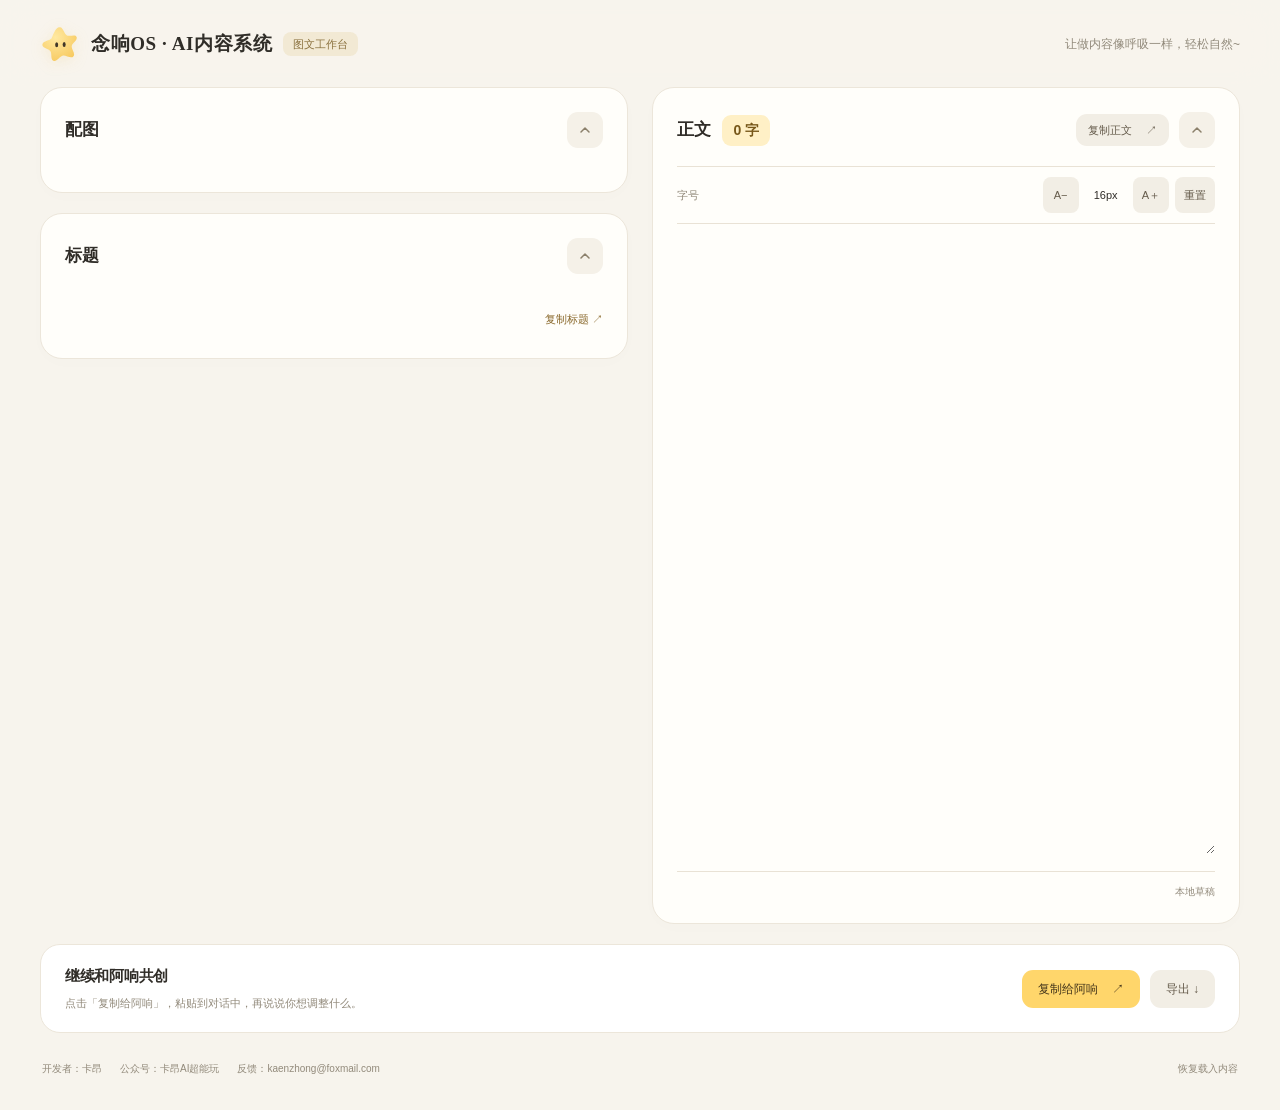
==== nianxiang-content-os/assets/graphic-workbench/index.html @ f496ec76 "feat: add collapsible graphic workbench panels" ====
<!doctype html>
<html lang="zh-CN">
<head><meta charset="utf-8"><meta name="viewport" content="width=device-width,initial-scale=1"><title>图文工作台 · 念响OS · AI内容系统</title><link rel="stylesheet" href="style.css"><script defer src="data.js"></script><script defer src="app.js"></script></head>
<body>
<div class="fixed-header">
<header class="topbar"><div class="brand"><svg class="axiang-icon" viewBox="0 0 48 48" role="img" aria-label="阿响"><defs><radialGradient id="axiang-fill" cx="38%" cy="30%" r="80%"><stop offset="0" stop-color="#ffe9a1"/><stop offset="1" stop-color="#f7c85d"/></radialGradient></defs><path d="M24 4C28 4 29 13 33 14C37 15 43 12 44 16C45 20 38 23 38 27C38 31 43 36 40 39C37 42 31 37 27 38C23 39 20 46 16 44C12 42 15 35 12 32C9 29 2 29 3 24C4 20 12 20 14 17C16 13 19 3 24 4Z" fill="url(#axiang-fill)"/><ellipse cx="20" cy="25" rx="1.8" ry="3" fill="#403729"/><ellipse cx="29" cy="24.5" rx="1.8" ry="3" fill="#403729"/></svg><span>念响OS · AI内容系统</span><span class="workbench-tag">图文工作台</span></div><p class="slogan">让做内容像呼吸一样，轻松自然~</p></header>
</div>
<main>
<section id="creation-nav" class="creation-nav" aria-label="创作导航" hidden><details id="topic-details"><summary><span class="topic-label">当前选题</span><span id="topic-name"></span><span class="topic-chevron" aria-hidden="true"><svg viewBox="0 0 20 20" fill="none" aria-hidden="true"><path d="m6 8 4 4 4-4" stroke="currentColor" stroke-width="1.5" stroke-linecap="round" stroke-linejoin="round"/></svg></span></summary><div id="topic-context" class="topic-context"></div></details><nav id="creation-links" aria-label="相关创作文档" hidden></nav></section>

<div class="workspace">
<div class="visual-column">
<section class="paper image-section"><div class="section-heading"><div><h2>配图</h2></div><div class="section-actions"><span id="image-count" class="image-count"></span><button id="toggle-images" class="collapse-toggle" aria-expanded="true" aria-controls="panel-images" aria-label="收起配图" title="收起配图"><svg viewBox="0 0 20 20" fill="none" aria-hidden="true"><path d="m6 8 4 4 4-4" stroke="currentColor" stroke-width="1.5" stroke-linecap="round" stroke-linejoin="round"/></svg></button></div></div><div id="panel-images"><div id="gallery"></div></div></section>
<section class="paper title-section"><div class="section-heading"><div><h2>标题</h2></div><button id="toggle-titles" class="collapse-toggle" aria-expanded="true" aria-controls="panel-titles" aria-label="收起标题" title="收起标题"><svg viewBox="0 0 20 20" fill="none" aria-hidden="true"><path d="m6 8 4 4 4-4" stroke="currentColor" stroke-width="1.5" stroke-linecap="round" stroke-linejoin="round"/></svg></button></div><div id="panel-titles"><div id="titles"></div><div class="title-footer" title="修改标题不会改变图中文字"><button id="copy-title" class="text-button">复制标题 ↗</button></div></div></section>
</div>
<div class="writing-column">
<section class="paper text-section"><div class="section-heading"><div><h2>正文</h2><span id="count" class="word-count" aria-live="polite" title="非空白字符数，含标点">0 字</span></div><div class="section-actions"><button id="copy-body" class="button secondary">复制正文 <span>↗</span></button><button id="toggle-body" class="collapse-toggle" aria-expanded="true" aria-controls="panel-body" aria-label="收起正文" title="收起正文"><svg viewBox="0 0 20 20" fill="none" aria-hidden="true"><path d="m6 8 4 4 4-4" stroke="currentColor" stroke-width="1.5" stroke-linecap="round" stroke-linejoin="round"/></svg></button></div></div><div id="panel-body"><div class="editor-toolbar"><span>字号</span><div class="font-controls" role="group" aria-label="正文字号控制"><button id="font-smaller" aria-label="缩小正文文字">A−</button><output id="font-size" aria-live="polite">16px</output><button id="font-larger" aria-label="放大正文文字">A＋</button><button id="font-reset" aria-label="恢复默认字号">重置</button></div></div><label class="sr-only" for="body">编辑正文</label><textarea id="body" spellcheck="false"></textarea><div class="editor-footer"><span id="save-status" role="status">本地草稿</span></div></div></section>
</div>
</div>
<section class="handoff"><div class="handoff-guide"><h2>继续和阿响共创</h2><p>点击「复制给阿响」，粘贴到对话中，再说说你想调整什么。</p></div><div class="handoff-actions"><button id="handoff" class="button primary">复制给阿响 <span>↗</span></button><button id="export" class="button secondary">导出 ↓</button></div></section>
<footer><div class="maintenance-info"><span>开发者：卡昂</span><span>公众号：卡昂AI超能玩</span><a href="mailto:kaenzhong@foxmail.com">反馈：kaenzhong@foxmail.com</a></div><div><button id="reset" class="text-button">恢复载入内容</button></div></footer>
</main>
<dialog id="version-conflict"><h2>有尚未交回的修改</h2><p>阿响更新了内容。请先导出本机草稿，再选择继续编辑哪一版。</p><div class="conflict-actions"><button id="conflict-export" class="button secondary">导出本机草稿</button><button id="conflict-local" class="button secondary">继续本机草稿</button><button id="conflict-new" class="button primary">使用更新版</button></div></dialog>
<dialog id="lightbox"><div class="lightbox-bar"><span id="image-label"></span><div><a id="download-large" download>下载原图 ↓</a><button id="close-dialog" aria-label="关闭大图">×</button></div></div><img id="large-image" alt=""><div class="lightbox-nav"><button id="previous" class="button secondary">← 上一张</button><span id="image-position"></span><button id="next" class="button secondary">下一张 →</button></div></dialog><div id="toast" role="status" aria-live="polite"></div>
</body></html>
---- nianxiang-content-os/assets/graphic-workbench/style.css ----
:root{color-scheme:light;--bg:#f7f4ed;--card:#fffefa;--ink:#302d28;--muted:#928a7b;--line:#e9e2d5;--blue:#8a692c}*{box-sizing:border-box}body{margin:0;background:var(--bg);color:var(--ink);font:14px/1.5 -apple-system,BlinkMacSystemFont,"SF Pro Text","PingFang SC","Helvetica Neue",sans-serif;-webkit-font-smoothing:antialiased}button,input,textarea{font:inherit;color:inherit}button,a{touch-action:manipulation;-webkit-tap-highlight-color:transparent}button{cursor:pointer;border:0;background:none}a{color:var(--blue);text-decoration:none}a:hover{text-decoration:underline}button:focus-visible,a:focus-visible{outline:3px solid #b28a3e66;outline-offset:4px}h2,p{margin:0}h2{font-size:17px;font-weight:600;letter-spacing:-.3px}.topbar{max-width:1440px;margin:auto;padding:24px 40px 22px;display:flex;align-items:center;justify-content:space-between;gap:20px}.brand{display:flex;align-items:center;gap:11px;font-size:19px;font-weight:650;letter-spacing:-.5px}.slogan{font-size:12px;color:var(--muted)}main{max-width:1440px;margin:auto;padding:0 40px}.workspace{display:grid;grid-template-columns:minmax(0,1fr) minmax(0,1fr);gap:24px;align-items:start}.visual-column,.writing-column{display:flex;flex-direction:column;gap:20px;min-width:0}.paper{background:var(--card);border:1px solid #ece6da;border-radius:22px;box-shadow:0 4px 20px #1d1d1f03;min-width:0}.section-heading{display:flex;justify-content:space-between;align-items:center;gap:12px}.section-heading>div{display:flex;align-items:center}.image-section,.title-section,.text-section{padding:24px}.muted,.image-count{font-size:11px;color:var(--muted)}.section-caption{font-size:11px;color:var(--muted);margin:8px 0 22px}.button{display:inline-flex;justify-content:center;align-items:center;gap:14px;padding:10px 16px;border-radius:11px;font-size:12px;font-weight:500;min-height:38px;transition:background .18s,box-shadow .18s}.primary{background:#ffd66b;color:#44351b}.primary:hover{background:#f8cb58}.secondary{background:#f2eee5;color:#655b4b}.secondary:hover{background:#eae3d5}.text-section .button{min-height:32px;padding:7px 12px;font-size:11px}#gallery{display:grid;grid-template-columns:1fr 1fr;gap:16px}.image-card{min-width:0}.image-top{display:flex;justify-content:space-between;align-items:center;gap:6px;font-size:11px;margin-bottom:10px}.image-top strong{font-weight:500}.image-top span{font-size:10px;color:var(--muted)}.image-open{padding:0;width:100%;display:block;position:relative;border-radius:13px;overflow:hidden;background:#202035}.image-open img{display:block;width:100%;aspect-ratio:3/4;object-fit:contain;transition:transform .25s}.image-open:hover img{transform:scale(1.02)}.zoom{position:absolute;bottom:10px;right:10px;background:#ffffffdf;color:#333;padding:5px 9px;font-size:10px;border-radius:7px;backdrop-filter:blur(12px)}.image-bottom{display:flex;justify-content:space-between;align-items:center;gap:8px;margin-top:10px;font-size:11px}.order-button{font-size:11px;color:var(--muted);padding:6px 0}.image-bottom a{padding:6px 0}#titles{display:grid;gap:8px;margin-top:18px}.title-option{display:flex;align-items:flex-start;gap:11px;padding:11px 13px;border:1px solid transparent;background:#f7f4ed;border-radius:12px}.title-option.selected{border-color:#d9ba6f;background:#fff7df}.title-option input[type=radio]{accent-color:var(--blue);margin:5px 0;cursor:pointer}.title-detail{flex:1;min-width:0}.title-detail input{background:transparent;border:0;outline:0;width:100%;padding:0;font-size:13px;line-height:1.8}.title-detail input:focus{box-shadow:0 1px #b28a3e}.title-origin{display:block;font-size:10px;color:var(--muted);margin-top:2px}.chosen{font-size:10px;white-space:nowrap;color:var(--blue);margin-top:5px}.title-footer{display:flex;justify-content:space-between;align-items:center;gap:12px;margin-top:13px}.title-footer>span{font-size:10px;color:var(--muted)}.text-button{font-size:11px;color:var(--blue);padding:6px 0}.text-button:hover{text-decoration:underline}textarea{display:block;width:100%;height:380px;min-height:220px;resize:vertical;padding:0 8px 0 0;margin-top:20px;background:transparent;border:0;outline:0;line-height:1.95;font-size:14px;scrollbar-width:thin;scrollbar-color:#d2d2d7 transparent}textarea:focus{border-radius:4px;box-shadow:0 0 0 3px #b28a3e14}.editor-footer{border-top:1px solid var(--line);padding-top:12px;margin-top:17px;display:flex;justify-content:space-between;gap:12px;font-size:10px;color:var(--muted)}.handoff{margin-top:20px;padding:20px 24px;display:flex;align-items:center;justify-content:space-between;gap:20px;background:white;border:1px solid #ece6da;border-radius:20px}.handoff h2{font-size:15px}.handoff p{font-size:11px;color:var(--muted);margin-top:3px}.handoff-actions{display:flex;gap:10px}footer{display:flex;justify-content:space-between;align-items:center;flex-wrap:wrap;gap:8px 20px;font-size:10px;color:var(--muted);padding:22px 2px 28px}footer>div:nth-child(2){display:flex;align-items:center;gap:20px}footer p{width:100%;font-size:10px}footer a,footer .text-button{font-size:10px;color:var(--muted)}dialog{border:0;border-radius:20px;background:var(--bg);padding:20px;width:min(92vw,850px);max-height:94vh;color:var(--ink);box-shadow:0 24px 100px #0003}dialog::backdrop{background:#14141bc9;backdrop-filter:blur(10px)}.lightbox-bar{display:flex;justify-content:space-between;align-items:center;gap:12px;font-size:12px;margin-bottom:16px}.lightbox-bar>div{display:flex;align-items:center;gap:24px}.lightbox-bar a{font-size:11px}.lightbox-bar button{font-size:27px;line-height:1;min-width:32px;min-height:32px}#large-image{display:block;max-width:100%;max-height:72vh;width:auto;margin:auto;border-radius:8px}.lightbox-nav{display:flex;align-items:center;justify-content:space-between;gap:10px;margin-top:16px;font-size:11px}#toast{position:fixed;left:50%;bottom:24px;transform:translate(-50%,10px);max-width:calc(100vw - 32px);width:max-content;background:#1d1d1fee;color:white;box-shadow:0 8px 32px #0002;backdrop-filter:blur(16px);padding:12px 20px;border-radius:12px;opacity:0;pointer-events:none;transition:.2s;z-index:10;font-size:12px}#toast.show{opacity:1;transform:translate(-50%,0)}.sr-only{position:absolute;width:1px;height:1px;overflow:hidden;clip:rect(0,0,0,0)}@media(min-width:1100px){.visual-column{position:sticky;top:24px}.text-section textarea{height:610px}}@media(min-width:1500px){textarea{height:430px}}@media(max-width:1100px) and (min-width:761px){.topbar{padding:22px 24px}.workspace{grid-template-columns:minmax(0,.9fr) minmax(0,1.1fr);gap:16px}main{padding:0 24px}.image-section,.title-section,.text-section{padding:20px}#gallery{grid-template-columns:1fr;gap:24px}.image-open{max-width:290px;margin:auto}.title-footer{align-items:flex-start;flex-direction:column;gap:2px}.image-top,.image-bottom{max-width:290px;width:100%;margin-left:auto;margin-right:auto}.chosen{font-size:9px}.muted{font-size:10px}}@media(max-width:760px){.topbar{padding:22px 20px 20px;align-items:flex-start;flex-direction:column;gap:6px}.brand{font-size:18px}.slogan{font-size:11px}main{padding:0 16px}.workspace{grid-template-columns:1fr;gap:16px}.visual-column,.writing-column{gap:16px}.paper{border-radius:18px}.image-section,.title-section,.text-section{padding:20px}.image-section{position:static}#gallery{gap:14px}.image-top span{font-size:9px}.image-top{font-size:10px}.image-bottom,.order-button{font-size:10px}.section-caption{margin-bottom:16px}.handoff{padding:20px;align-items:flex-start;flex-direction:column;gap:15px}.handoff-actions{width:100%}.handoff-actions .button{flex:1;white-space:nowrap}.title-footer{align-items:flex-start;flex-direction:column;gap:3px}.editor-footer{font-size:9px}textarea{height:360px}footer{padding:20px 4px}.chosen{font-size:9px}.title-detail input{font-size:12px}.muted{font-size:10px}h2{font-size:16px}}@media(max-width:360px){.section-heading{flex-wrap:wrap}.title-option{padding:10px;gap:8px}.chosen{display:none}#gallery{gap:10px}.image-top{flex-direction:column;align-items:flex-start}.handoff-actions{flex-direction:column}.image-bottom{flex-wrap:wrap}}@media(prefers-reduced-motion:reduce){*{transition:none!important}}

.axiang-icon{flex-shrink:0;width:40px;height:40px;filter:drop-shadow(0 3px 7px #e9bc512b)}
@media(max-width:760px){.axiang-icon{width:34px;height:34px}.brand{gap:9px}.visual-column{position:static}}

.workbench-tag{display:inline-flex;align-items:center;padding:4px 10px;border-radius:8px;background:#f2e9d4;color:#8a713e;font-size:11px;font-weight:500;letter-spacing:0;white-space:nowrap}.empty-state{padding:24px 0;color:var(--muted);font-size:12px}@media(max-width:480px){.brand{flex-wrap:wrap;font-size:16px;gap:8px}.workbench-tag{font-size:10px;padding:4px 8px}}

.word-count{margin-left:12px;padding:5px 11px;border-radius:9px;background:#fff0c6;color:#775719;font-size:14px;font-weight:650;font-variant-numeric:tabular-nums}.editor-toolbar{display:flex;justify-content:space-between;align-items:center;gap:12px;margin-top:18px;padding:10px 0;border-top:1px solid var(--line);border-bottom:1px solid var(--line);font-size:11px;color:var(--muted)}.font-controls{display:flex;align-items:center;gap:6px}.font-controls button{min-height:36px;min-width:36px;border-radius:8px;background:#f2eee5;color:#655b4b;padding:6px 9px}.font-controls button:hover{background:#eae3d5}.font-controls button:disabled{opacity:.35;cursor:default}.font-controls output{min-width:42px;text-align:center;color:var(--ink);font-variant-numeric:tabular-nums}.title-meta{display:flex;align-items:center;justify-content:space-between;gap:8px;margin-bottom:6px}.title-type{font-size:10px;font-weight:600;color:#8a713e}.title-count{font-size:12px;font-weight:650;color:#775719;background:#fff0c6;padding:2px 7px;border-radius:6px;font-variant-numeric:tabular-nums}.title-count.over-limit{color:#ae392b;background:#ffede9}.title-detail input{font-size:14px}.title-origin{margin-top:5px}@media(max-width:480px){.word-count{font-size:12px;margin-left:8px}.text-section .section-heading{flex-wrap:wrap}.font-controls{gap:4px}}

[hidden]{display:none!important}.creation-nav{display:flex;justify-content:space-between;align-items:flex-start;gap:12px 24px;margin-bottom:20px;padding:14px 20px;border:1px solid var(--line);border-radius:16px;background:#fffcf5}.creation-nav details{flex:1;min-width:0}.creation-nav summary{display:flex;align-items:center;gap:12px;cursor:pointer;list-style:none;min-height:28px}.creation-nav summary::-webkit-details-marker{display:none}.creation-nav summary:focus-visible{outline:3px solid #b28a3e66;outline-offset:4px;border-radius:6px}.topic-label{font-size:11px;color:var(--muted);white-space:nowrap}#topic-name{font-size:13px;font-weight:550;overflow-wrap:anywhere}.topic-chevron{color:#a3967c;margin-left:2px;transition:transform .2s}.creation-nav details[open] .topic-chevron{transform:rotate(180deg)}.topic-context{margin-top:14px;border-top:1px solid var(--line);padding-top:12px;display:grid;gap:10px;font-size:12px;color:#6f6759;line-height:1.8}.topic-context p{display:grid;grid-template-columns:60px 1fr;gap:12px}.topic-context strong{font-size:11px;font-weight:500;color:#9b8c70}.topic-context a{font-size:11px;width:fit-content}#creation-links{display:flex;gap:8px 18px;flex-wrap:wrap;flex-shrink:0;padding:5px 0}#creation-links a{font-size:12px;white-space:nowrap}@media(max-width:760px){.creation-nav{padding:12px 16px;flex-direction:column;gap:8px;margin-bottom:16px}.creation-nav details{width:100%}.topic-context p{grid-template-columns:1fr;gap:2px}#creation-links{padding:0}.creation-nav summary{gap:8px}}

.topic-context p>span{white-space:pre-wrap;overflow-wrap:anywhere}

/* 品牌使用粗衬线字，其余文字沿用界面的无衬线字体。 */
:root{--font-display:"Songti SC","STSong","Noto Serif CJK SC","Source Han Serif SC","SimSun",serif}
.brand>span:not(.workbench-tag){font-family:var(--font-display);font-weight:900;letter-spacing:.6px}
@media(max-width:760px){.brand>span:not(.workbench-tag){letter-spacing:.3px}}

.fixed-header{position:sticky;top:0;z-index:20;background:var(--bg);padding-bottom:16px;box-shadow:0 7px 15px #302d2805}.nav-container{max-width:1440px;margin:auto;padding:0 40px}.fixed-header .creation-nav{margin-bottom:0}.fixed-header .topic-context{max-height:45vh;overflow:auto;overscroll-behavior:contain}.visual-column{position:static!important}@media(max-width:1100px) and (min-width:761px){.nav-container{padding:0 24px}}@media(max-width:760px){.nav-container{padding:0 16px}.fixed-header{padding-bottom:12px}.fixed-header .topic-context{max-height:30vh}}

/* 顶栏以半透明纸色和渐隐边缘衔接滚动内容。 */
.fixed-header{background:rgba(247,244,237,.88);-webkit-backdrop-filter:blur(20px) saturate(125%);backdrop-filter:blur(20px) saturate(125%);box-shadow:none;isolation:isolate;transition:background .25s ease,box-shadow .25s ease}
.fixed-header::after{content:"";position:absolute;left:0;right:0;top:100%;height:20px;pointer-events:none;background:linear-gradient(to bottom,rgba(247,244,237,.85),rgba(247,244,237,0));opacity:.65;transition:opacity .25s ease}
.fixed-header.is-scrolled{background:rgba(247,244,237,.84);box-shadow:0 8px 24px -20px rgba(70,54,28,.25)}
.fixed-header.is-scrolled::after{opacity:1}
.fixed-header .creation-nav{background:rgba(255,252,245,.8);border-color:rgba(218,207,186,.5);box-shadow:0 2px 8px rgba(80,62,32,.015)}
@supports not ((backdrop-filter:blur(1px)) or (-webkit-backdrop-filter:blur(1px))){.fixed-header,.fixed-header.is-scrolled{background:var(--bg)}}
@media(prefers-reduced-motion:reduce){.fixed-header,.fixed-header::after{transition:none}}

.fixed-header{padding-bottom:0}.creation-nav{margin-bottom:20px}@media(max-width:760px){.fixed-header{padding-bottom:0}.creation-nav{margin-bottom:16px}}

/* 保留毛玻璃，以清晰细线收边。 */
.fixed-header,.fixed-header.is-scrolled{border-bottom:1px solid rgba(185,172,147,.42);box-shadow:none}
.fixed-header::after{content:none;display:none}
.fixed-header,.fixed-header.is-scrolled{border-bottom-color:rgba(0,0,0,.08)}

/* 顶部静止时无分隔，内容滚入固定栏后才显出边界。 */
.fixed-header{border-bottom-color:transparent;transition:background .25s ease,border-color .2s ease}
.fixed-header.is-scrolled{border-bottom-color:rgba(0,0,0,.08)}
@media(prefers-reduced-motion:reduce){.fixed-header{transition:none}}

.image-section #gallery{margin-top:20px}.title-footer,.editor-footer,footer{justify-content:flex-end}.handoff{justify-content:flex-end}.title-origin:empty{display:none}

.handoff{justify-content:space-between}.handoff-guide{min-width:0}.handoff-guide p{line-height:1.7;margin-top:6px}@media(max-width:760px){.handoff-guide p{font-size:11px}}

.title-option{cursor:pointer}.title-option input[type=radio]{width:18px;height:18px;flex-shrink:0}.title-detail input{cursor:text}

footer{justify-content:space-between}.maintenance-info{display:flex;align-items:center;flex-wrap:wrap;gap:8px 18px;line-height:1.8}.maintenance-info a{color:var(--muted)}@media(max-width:760px){footer{align-items:flex-start}.maintenance-info{gap:4px 14px}}

/* 滚动时收紧品牌栏，回到顶部恢复原留白。 */
.fixed-header .topbar{transition:padding-top .22s ease,padding-bottom .22s ease}
.fixed-header.is-scrolled .topbar{padding-top:12px;padding-bottom:12px}
@media(max-width:760px){.fixed-header.is-scrolled .topbar{padding-top:12px;padding-bottom:12px}}
@media(prefers-reduced-motion:reduce){.fixed-header .topbar{transition:none}}

.image-placeholder{grid-column:1/-1;min-height:240px;display:flex;flex-direction:column;align-items:center;justify-content:center;gap:12px;border:1px dashed #d9d2c4;border-radius:14px;background:#f7f4ed80;color:#a39884;font-size:12px}.placeholder-mark{font-size:30px;line-height:1;color:#c2b69e}@media(max-width:760px){.image-placeholder{min-height:200px}}

#version-conflict{max-width:520px;padding:28px}#version-conflict p{font-size:13px;line-height:1.8;margin:16px 0;color:var(--muted)}.conflict-actions{display:flex;gap:10px;flex-wrap:wrap}

/* 统一选题与内容面板的折叠控件。 */
.topic-chevron{display:inline-flex;align-items:center;justify-content:center;flex:0 0 32px;width:32px;height:32px;margin-left:2px;border-radius:10px;background:rgba(233,226,213,.42);color:#8b806b;transition:background .18s ease,transform .2s ease}
.topic-chevron svg,.collapse-toggle svg{display:block;width:20px;height:20px}
.creation-nav summary:hover .topic-chevron{background:#eae3d5}
.section-actions{display:flex;align-items:center;gap:10px}
.collapse-toggle{display:inline-flex;align-items:center;justify-content:center;width:36px;height:36px;flex:0 0 36px;padding:8px;border-radius:11px;background:#f5f1e8;color:#8b806b;transition:background .18s ease}
.collapse-toggle:hover{background:#eae3d5}.collapse-toggle svg{transition:transform .2s ease}.collapse-toggle[aria-expanded="true"] svg{transform:rotate(180deg)}
.section-heading>.section-actions{gap:10px}
@media(prefers-reduced-motion:reduce){.topic-chevron,.collapse-toggle,.collapse-toggle svg{transition:none}}
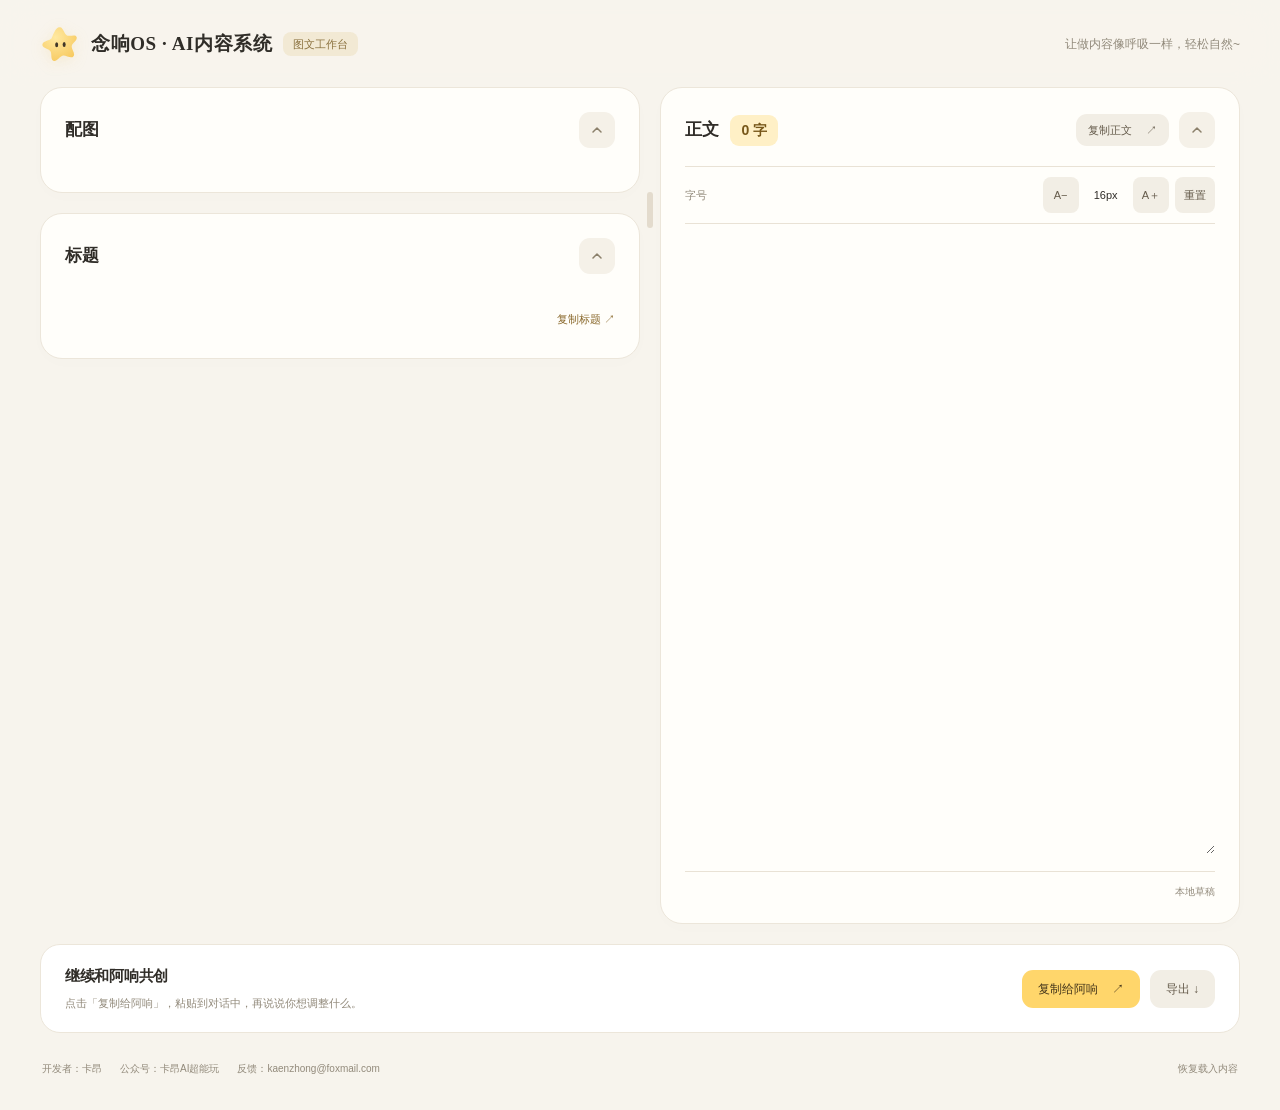
==== commit a998072b: "feat: allow resizing workbench columns" ====
--- a/nianxiang-content-os/assets/graphic-workbench/index.html
+++ b/nianxiang-content-os/assets/graphic-workbench/index.html
@@ -13,6 +13,7 @@
 <section class="paper image-section"><div class="section-heading"><div><h2>配图</h2></div><div class="section-actions"><span id="image-count" class="image-count"></span><button id="toggle-images" class="collapse-toggle" aria-expanded="true" aria-controls="panel-images" aria-label="收起配图" title="收起配图"><svg viewBox="0 0 20 20" fill="none" aria-hidden="true"><path d="m6 8 4 4 4-4" stroke="currentColor" stroke-width="1.5" stroke-linecap="round" stroke-linejoin="round"/></svg></button></div></div><div id="panel-images"><div id="gallery"></div></div></section>
 <section class="paper title-section"><div class="section-heading"><div><h2>标题</h2></div><button id="toggle-titles" class="collapse-toggle" aria-expanded="true" aria-controls="panel-titles" aria-label="收起标题" title="收起标题"><svg viewBox="0 0 20 20" fill="none" aria-hidden="true"><path d="m6 8 4 4 4-4" stroke="currentColor" stroke-width="1.5" stroke-linecap="round" stroke-linejoin="round"/></svg></button></div><div id="panel-titles"><div id="titles"></div><div class="title-footer" title="修改标题不会改变图中文字"><button id="copy-title" class="text-button">复制标题 ↗</button></div></div></section>
 </div>
+<div id="column-resizer" class="column-resizer" role="separator" tabindex="0" aria-label="调整左右列宽，方向键调整，双击或Home恢复默认" aria-orientation="vertical" aria-valuemin="30" aria-valuemax="70" aria-valuenow="50" aria-valuetext="左列50%，右列50%" title="拖动调整列宽 · 双击恢复"></div>
 <div class="writing-column">
 <section class="paper text-section"><div class="section-heading"><div><h2>正文</h2><span id="count" class="word-count" aria-live="polite" title="非空白字符数，含标点">0 字</span></div><div class="section-actions"><button id="copy-body" class="button secondary">复制正文 <span>↗</span></button><button id="toggle-body" class="collapse-toggle" aria-expanded="true" aria-controls="panel-body" aria-label="收起正文" title="收起正文"><svg viewBox="0 0 20 20" fill="none" aria-hidden="true"><path d="m6 8 4 4 4-4" stroke="currentColor" stroke-width="1.5" stroke-linecap="round" stroke-linejoin="round"/></svg></button></div></div><div id="panel-body"><div class="editor-toolbar"><span>字号</span><div class="font-controls" role="group" aria-label="正文字号控制"><button id="font-smaller" aria-label="缩小正文文字">A−</button><output id="font-size" aria-live="polite">16px</output><button id="font-larger" aria-label="放大正文文字">A＋</button><button id="font-reset" aria-label="恢复默认字号">重置</button></div></div><label class="sr-only" for="body">编辑正文</label><textarea id="body" spellcheck="false"></textarea><div class="editor-footer"><span id="save-status" role="status">本地草稿</span></div></div></section>
 </div>
--- a/nianxiang-content-os/assets/graphic-workbench/style.css
+++ b/nianxiang-content-os/assets/graphic-workbench/style.css
@@ -7,7 +7,7 @@
 
 .word-count{margin-left:12px;padding:5px 11px;border-radius:9px;background:#fff0c6;color:#775719;font-size:14px;font-weight:650;font-variant-numeric:tabular-nums}.editor-toolbar{display:flex;justify-content:space-between;align-items:center;gap:12px;margin-top:18px;padding:10px 0;border-top:1px solid var(--line);border-bottom:1px solid var(--line);font-size:11px;color:var(--muted)}.font-controls{display:flex;align-items:center;gap:6px}.font-controls button{min-height:36px;min-width:36px;border-radius:8px;background:#f2eee5;color:#655b4b;padding:6px 9px}.font-controls button:hover{background:#eae3d5}.font-controls button:disabled{opacity:.35;cursor:default}.font-controls output{min-width:42px;text-align:center;color:var(--ink);font-variant-numeric:tabular-nums}.title-meta{display:flex;align-items:center;justify-content:space-between;gap:8px;margin-bottom:6px}.title-type{font-size:10px;font-weight:600;color:#8a713e}.title-count{font-size:12px;font-weight:650;color:#775719;background:#fff0c6;padding:2px 7px;border-radius:6px;font-variant-numeric:tabular-nums}.title-count.over-limit{color:#ae392b;background:#ffede9}.title-detail input{font-size:14px}.title-origin{margin-top:5px}@media(max-width:480px){.word-count{font-size:12px;margin-left:8px}.text-section .section-heading{flex-wrap:wrap}.font-controls{gap:4px}}
 
-[hidden]{display:none!important}.creation-nav{display:flex;justify-content:space-between;align-items:flex-start;gap:12px 24px;margin-bottom:20px;padding:14px 20px;border:1px solid var(--line);border-radius:16px;background:#fffcf5}.creation-nav details{flex:1;min-width:0}.creation-nav summary{display:flex;align-items:center;gap:12px;cursor:pointer;list-style:none;min-height:28px}.creation-nav summary::-webkit-details-marker{display:none}.creation-nav summary:focus-visible{outline:3px solid #b28a3e66;outline-offset:4px;border-radius:6px}.topic-label{font-size:11px;color:var(--muted);white-space:nowrap}#topic-name{font-size:13px;font-weight:550;overflow-wrap:anywhere}.topic-chevron{color:#a3967c;margin-left:2px;transition:transform .2s}.creation-nav details[open] .topic-chevron{transform:rotate(180deg)}.topic-context{margin-top:14px;border-top:1px solid var(--line);padding-top:12px;display:grid;gap:10px;font-size:12px;color:#6f6759;line-height:1.8}.topic-context p{display:grid;grid-template-columns:60px 1fr;gap:12px}.topic-context strong{font-size:11px;font-weight:500;color:#9b8c70}.topic-context a{font-size:11px;width:fit-content}#creation-links{display:flex;gap:8px 18px;flex-wrap:wrap;flex-shrink:0;padding:5px 0}#creation-links a{font-size:12px;white-space:nowrap}@media(max-width:760px){.creation-nav{padding:12px 16px;flex-direction:column;gap:8px;margin-bottom:16px}.creation-nav details{width:100%}.topic-context p{grid-template-columns:1fr;gap:2px}#creation-links{padding:0}.creation-nav summary{gap:8px}}
+[hidden]{display:none!important}.creation-nav{display:flex;justify-content:space-between;align-items:flex-start;gap:12px 24px;margin-bottom:20px;padding:14px 20px;border:1px solid var(--line);border-radius:16px;background:#fffcf5}.creation-nav details{flex:1;min-width:0}.creation-nav summary{display:flex;align-items:center;gap:12px;cursor:pointer;list-style:none;min-height:28px}.creation-nav summary::-webkit-details-marker{display:none}.creation-nav summary:focus-visible{outline:3px solid #b28a3e66;outline-offset:4px;border-radius:6px}.topic-label{font-size:11px;color:var(--muted);white-space:nowrap}#topic-name{font-size:13px;font-weight:550;overflow-wrap:anywhere}.topic-chevron{color:#a3967c;margin-left:2px;transition:transform .2s}.creation-nav details[open] .topic-chevron svg{transform:scaleY(-1)}.topic-context{margin-top:14px;border-top:1px solid var(--line);padding-top:12px;display:grid;gap:10px;font-size:12px;color:#6f6759;line-height:1.8}.topic-context p{display:grid;grid-template-columns:60px 1fr;gap:12px}.topic-context strong{font-size:11px;font-weight:500;color:#9b8c70}.topic-context a{font-size:11px;width:fit-content}#creation-links{display:flex;gap:8px 18px;flex-wrap:wrap;flex-shrink:0;padding:5px 0}#creation-links a{font-size:12px;white-space:nowrap}@media(max-width:760px){.creation-nav{padding:12px 16px;flex-direction:column;gap:8px;margin-bottom:16px}.creation-nav details{width:100%}.topic-context p{grid-template-columns:1fr;gap:2px}#creation-links{padding:0}.creation-nav summary{gap:8px}}
 
 .topic-context p>span{white-space:pre-wrap;overflow-wrap:anywhere}
 
@@ -58,11 +58,23 @@
 #version-conflict{max-width:520px;padding:28px}#version-conflict p{font-size:13px;line-height:1.8;margin:16px 0;color:var(--muted)}.conflict-actions{display:flex;gap:10px;flex-wrap:wrap}
 
 /* 统一选题与内容面板的折叠控件。 */
-.topic-chevron{display:inline-flex;align-items:center;justify-content:center;flex:0 0 32px;width:32px;height:32px;margin-left:2px;border-radius:10px;background:rgba(233,226,213,.42);color:#8b806b;transition:background .18s ease,transform .2s ease}
+.topic-chevron{display:inline-flex;align-items:center;justify-content:center;flex:0 0 32px;width:32px;height:32px;margin-left:2px;border-radius:10px;background:rgba(233,226,213,.42);color:#8b806b;transition:background .18s ease}
 .topic-chevron svg,.collapse-toggle svg{display:block;width:20px;height:20px}
 .creation-nav summary:hover .topic-chevron{background:#eae3d5}
 .section-actions{display:flex;align-items:center;gap:10px}
 .collapse-toggle{display:inline-flex;align-items:center;justify-content:center;width:36px;height:36px;flex:0 0 36px;padding:8px;border-radius:11px;background:#f5f1e8;color:#8b806b;transition:background .18s ease}
-.collapse-toggle:hover{background:#eae3d5}.collapse-toggle svg{transition:transform .2s ease}.collapse-toggle[aria-expanded="true"] svg{transform:rotate(180deg)}
+.collapse-toggle:hover{background:#eae3d5}.collapse-toggle svg{transition:none}.collapse-toggle[aria-expanded="true"] svg{transform:scaleY(-1)}
 .section-heading>.section-actions{gap:10px}
 @media(prefers-reduced-motion:reduce){.topic-chevron,.collapse-toggle,.collapse-toggle svg{transition:none}}
+
+.topic-chevron,.creation-nav details[open] .topic-chevron{transform:none}.topic-chevron svg{transition:none}
+
+/* 桌面与平板两列可调，窄屏保留纵向排列。 */
+.workspace{--left-column:50%;grid-template-columns:minmax(0,var(--left-column)) 20px minmax(0,1fr);gap:0}
+.column-resizer{position:relative;align-self:stretch;min-height:100%;cursor:col-resize;touch-action:none;outline:none;border-radius:8px}
+.column-resizer::before{content:"";position:absolute;top:0;bottom:0;left:9px;width:2px;border-radius:2px;background:transparent;transition:background .15s}
+.column-resizer::after{content:"";position:absolute;top:105px;left:7px;width:6px;height:36px;border-radius:4px;background:#d8cebb;opacity:.65;transition:background .15s,opacity .15s}
+.column-resizer:hover::before,.column-resizer:focus-visible::before,.column-resizer.is-dragging::before{background:#dfd6c4}
+.column-resizer:hover::after,.column-resizer:focus-visible::after,.column-resizer.is-dragging::after{background:#ad8f4b;opacity:1}
+body.resizing-columns{cursor:col-resize;user-select:none}
+@media(max-width:760px){.workspace{grid-template-columns:1fr;gap:16px}.column-resizer{display:none}}
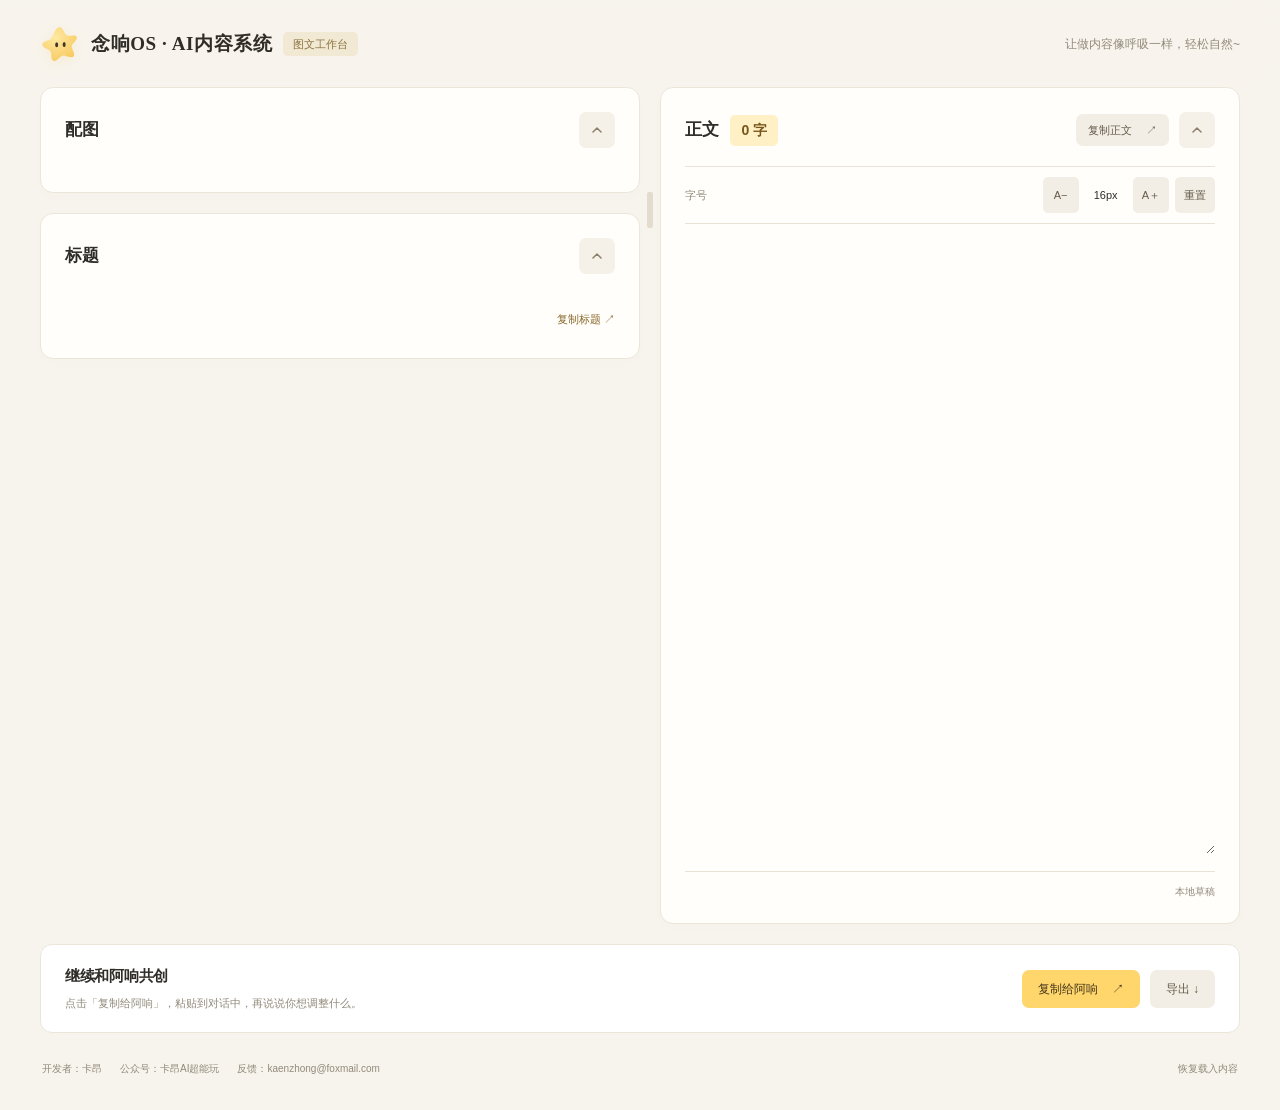
==== commit 95e36d7c: "ui: align topic controls and consolidate navigation links" ====
--- a/nianxiang-content-os/assets/graphic-workbench/index.html
+++ b/nianxiang-content-os/assets/graphic-workbench/index.html
@@ -6,7 +6,7 @@
 <header class="topbar"><div class="brand"><svg class="axiang-icon" viewBox="0 0 48 48" role="img" aria-label="阿响"><defs><radialGradient id="axiang-fill" cx="38%" cy="30%" r="80%"><stop offset="0" stop-color="#ffe9a1"/><stop offset="1" stop-color="#f7c85d"/></radialGradient></defs><path d="M24 4C28 4 29 13 33 14C37 15 43 12 44 16C45 20 38 23 38 27C38 31 43 36 40 39C37 42 31 37 27 38C23 39 20 46 16 44C12 42 15 35 12 32C9 29 2 29 3 24C4 20 12 20 14 17C16 13 19 3 24 4Z" fill="url(#axiang-fill)"/><ellipse cx="20" cy="25" rx="1.8" ry="3" fill="#403729"/><ellipse cx="29" cy="24.5" rx="1.8" ry="3" fill="#403729"/></svg><span>念响OS · AI内容系统</span><span class="workbench-tag">图文工作台</span></div><p class="slogan">让做内容像呼吸一样，轻松自然~</p></header>
 </div>
 <main>
-<section id="creation-nav" class="creation-nav" aria-label="创作导航" hidden><details id="topic-details"><summary><span class="topic-label">当前选题</span><span id="topic-name"></span><span class="topic-chevron" aria-hidden="true"><svg viewBox="0 0 20 20" fill="none" aria-hidden="true"><path d="m6 8 4 4 4-4" stroke="currentColor" stroke-width="1.5" stroke-linecap="round" stroke-linejoin="round"/></svg></span></summary><div id="topic-context" class="topic-context"></div></details><nav id="creation-links" aria-label="相关创作文档" hidden></nav></section>
+<section id="creation-nav" class="creation-nav" aria-label="创作导航" hidden><div id="topic-details" class="topic-heading"><button id="toggle-topic" class="collapse-toggle" aria-expanded="false" aria-controls="topic-context" aria-label="展开选题" title="展开选题"><svg viewBox="0 0 20 20" fill="none" aria-hidden="true"><path d="m6 8 4 4 4-4" stroke="currentColor" stroke-width="1.5" stroke-linecap="round" stroke-linejoin="round"/></svg></button><span class="topic-label">当前选题</span><span id="topic-name"></span></div><nav id="creation-links" aria-label="相关创作文档" hidden></nav><div id="topic-context" class="topic-context" hidden></div></section>
 
 <div class="workspace">
 <div class="visual-column">
--- a/nianxiang-content-os/assets/graphic-workbench/style.css
+++ b/nianxiang-content-os/assets/graphic-workbench/style.css
@@ -1,13 +1,13 @@
-:root{color-scheme:light;--bg:#f7f4ed;--card:#fffefa;--ink:#302d28;--muted:#928a7b;--line:#e9e2d5;--blue:#8a692c}*{box-sizing:border-box}body{margin:0;background:var(--bg);color:var(--ink);font:14px/1.5 -apple-system,BlinkMacSystemFont,"SF Pro Text","PingFang SC","Helvetica Neue",sans-serif;-webkit-font-smoothing:antialiased}button,input,textarea{font:inherit;color:inherit}button,a{touch-action:manipulation;-webkit-tap-highlight-color:transparent}button{cursor:pointer;border:0;background:none}a{color:var(--blue);text-decoration:none}a:hover{text-decoration:underline}button:focus-visible,a:focus-visible{outline:3px solid #b28a3e66;outline-offset:4px}h2,p{margin:0}h2{font-size:17px;font-weight:600;letter-spacing:-.3px}.topbar{max-width:1440px;margin:auto;padding:24px 40px 22px;display:flex;align-items:center;justify-content:space-between;gap:20px}.brand{display:flex;align-items:center;gap:11px;font-size:19px;font-weight:650;letter-spacing:-.5px}.slogan{font-size:12px;color:var(--muted)}main{max-width:1440px;margin:auto;padding:0 40px}.workspace{display:grid;grid-template-columns:minmax(0,1fr) minmax(0,1fr);gap:24px;align-items:start}.visual-column,.writing-column{display:flex;flex-direction:column;gap:20px;min-width:0}.paper{background:var(--card);border:1px solid #ece6da;border-radius:22px;box-shadow:0 4px 20px #1d1d1f03;min-width:0}.section-heading{display:flex;justify-content:space-between;align-items:center;gap:12px}.section-heading>div{display:flex;align-items:center}.image-section,.title-section,.text-section{padding:24px}.muted,.image-count{font-size:11px;color:var(--muted)}.section-caption{font-size:11px;color:var(--muted);margin:8px 0 22px}.button{display:inline-flex;justify-content:center;align-items:center;gap:14px;padding:10px 16px;border-radius:11px;font-size:12px;font-weight:500;min-height:38px;transition:background .18s,box-shadow .18s}.primary{background:#ffd66b;color:#44351b}.primary:hover{background:#f8cb58}.secondary{background:#f2eee5;color:#655b4b}.secondary:hover{background:#eae3d5}.text-section .button{min-height:32px;padding:7px 12px;font-size:11px}#gallery{display:grid;grid-template-columns:1fr 1fr;gap:16px}.image-card{min-width:0}.image-top{display:flex;justify-content:space-between;align-items:center;gap:6px;font-size:11px;margin-bottom:10px}.image-top strong{font-weight:500}.image-top span{font-size:10px;color:var(--muted)}.image-open{padding:0;width:100%;display:block;position:relative;border-radius:13px;overflow:hidden;background:#202035}.image-open img{display:block;width:100%;aspect-ratio:3/4;object-fit:contain;transition:transform .25s}.image-open:hover img{transform:scale(1.02)}.zoom{position:absolute;bottom:10px;right:10px;background:#ffffffdf;color:#333;padding:5px 9px;font-size:10px;border-radius:7px;backdrop-filter:blur(12px)}.image-bottom{display:flex;justify-content:space-between;align-items:center;gap:8px;margin-top:10px;font-size:11px}.order-button{font-size:11px;color:var(--muted);padding:6px 0}.image-bottom a{padding:6px 0}#titles{display:grid;gap:8px;margin-top:18px}.title-option{display:flex;align-items:flex-start;gap:11px;padding:11px 13px;border:1px solid transparent;background:#f7f4ed;border-radius:12px}.title-option.selected{border-color:#d9ba6f;background:#fff7df}.title-option input[type=radio]{accent-color:var(--blue);margin:5px 0;cursor:pointer}.title-detail{flex:1;min-width:0}.title-detail input{background:transparent;border:0;outline:0;width:100%;padding:0;font-size:13px;line-height:1.8}.title-detail input:focus{box-shadow:0 1px #b28a3e}.title-origin{display:block;font-size:10px;color:var(--muted);margin-top:2px}.chosen{font-size:10px;white-space:nowrap;color:var(--blue);margin-top:5px}.title-footer{display:flex;justify-content:space-between;align-items:center;gap:12px;margin-top:13px}.title-footer>span{font-size:10px;color:var(--muted)}.text-button{font-size:11px;color:var(--blue);padding:6px 0}.text-button:hover{text-decoration:underline}textarea{display:block;width:100%;height:380px;min-height:220px;resize:vertical;padding:0 8px 0 0;margin-top:20px;background:transparent;border:0;outline:0;line-height:1.95;font-size:14px;scrollbar-width:thin;scrollbar-color:#d2d2d7 transparent}textarea:focus{border-radius:4px;box-shadow:0 0 0 3px #b28a3e14}.editor-footer{border-top:1px solid var(--line);padding-top:12px;margin-top:17px;display:flex;justify-content:space-between;gap:12px;font-size:10px;color:var(--muted)}.handoff{margin-top:20px;padding:20px 24px;display:flex;align-items:center;justify-content:space-between;gap:20px;background:white;border:1px solid #ece6da;border-radius:20px}.handoff h2{font-size:15px}.handoff p{font-size:11px;color:var(--muted);margin-top:3px}.handoff-actions{display:flex;gap:10px}footer{display:flex;justify-content:space-between;align-items:center;flex-wrap:wrap;gap:8px 20px;font-size:10px;color:var(--muted);padding:22px 2px 28px}footer>div:nth-child(2){display:flex;align-items:center;gap:20px}footer p{width:100%;font-size:10px}footer a,footer .text-button{font-size:10px;color:var(--muted)}dialog{border:0;border-radius:20px;background:var(--bg);padding:20px;width:min(92vw,850px);max-height:94vh;color:var(--ink);box-shadow:0 24px 100px #0003}dialog::backdrop{background:#14141bc9;backdrop-filter:blur(10px)}.lightbox-bar{display:flex;justify-content:space-between;align-items:center;gap:12px;font-size:12px;margin-bottom:16px}.lightbox-bar>div{display:flex;align-items:center;gap:24px}.lightbox-bar a{font-size:11px}.lightbox-bar button{font-size:27px;line-height:1;min-width:32px;min-height:32px}#large-image{display:block;max-width:100%;max-height:72vh;width:auto;margin:auto;border-radius:8px}.lightbox-nav{display:flex;align-items:center;justify-content:space-between;gap:10px;margin-top:16px;font-size:11px}#toast{position:fixed;left:50%;bottom:24px;transform:translate(-50%,10px);max-width:calc(100vw - 32px);width:max-content;background:#1d1d1fee;color:white;box-shadow:0 8px 32px #0002;backdrop-filter:blur(16px);padding:12px 20px;border-radius:12px;opacity:0;pointer-events:none;transition:.2s;z-index:10;font-size:12px}#toast.show{opacity:1;transform:translate(-50%,0)}.sr-only{position:absolute;width:1px;height:1px;overflow:hidden;clip:rect(0,0,0,0)}@media(min-width:1100px){.visual-column{position:sticky;top:24px}.text-section textarea{height:610px}}@media(min-width:1500px){textarea{height:430px}}@media(max-width:1100px) and (min-width:761px){.topbar{padding:22px 24px}.workspace{grid-template-columns:minmax(0,.9fr) minmax(0,1.1fr);gap:16px}main{padding:0 24px}.image-section,.title-section,.text-section{padding:20px}#gallery{grid-template-columns:1fr;gap:24px}.image-open{max-width:290px;margin:auto}.title-footer{align-items:flex-start;flex-direction:column;gap:2px}.image-top,.image-bottom{max-width:290px;width:100%;margin-left:auto;margin-right:auto}.chosen{font-size:9px}.muted{font-size:10px}}@media(max-width:760px){.topbar{padding:22px 20px 20px;align-items:flex-start;flex-direction:column;gap:6px}.brand{font-size:18px}.slogan{font-size:11px}main{padding:0 16px}.workspace{grid-template-columns:1fr;gap:16px}.visual-column,.writing-column{gap:16px}.paper{border-radius:18px}.image-section,.title-section,.text-section{padding:20px}.image-section{position:static}#gallery{gap:14px}.image-top span{font-size:9px}.image-top{font-size:10px}.image-bottom,.order-button{font-size:10px}.section-caption{margin-bottom:16px}.handoff{padding:20px;align-items:flex-start;flex-direction:column;gap:15px}.handoff-actions{width:100%}.handoff-actions .button{flex:1;white-space:nowrap}.title-footer{align-items:flex-start;flex-direction:column;gap:3px}.editor-footer{font-size:9px}textarea{height:360px}footer{padding:20px 4px}.chosen{font-size:9px}.title-detail input{font-size:12px}.muted{font-size:10px}h2{font-size:16px}}@media(max-width:360px){.section-heading{flex-wrap:wrap}.title-option{padding:10px;gap:8px}.chosen{display:none}#gallery{gap:10px}.image-top{flex-direction:column;align-items:flex-start}.handoff-actions{flex-direction:column}.image-bottom{flex-wrap:wrap}}@media(prefers-reduced-motion:reduce){*{transition:none!important}}
+:root{color-scheme:light;--bg:#f7f4ed;--card:#fffefa;--ink:#302d28;--muted:#928a7b;--line:#e9e2d5;--blue:#8a692c}*{box-sizing:border-box}body{margin:0;background:var(--bg);color:var(--ink);font:14px/1.5 -apple-system,BlinkMacSystemFont,"SF Pro Text","PingFang SC","Helvetica Neue",sans-serif;-webkit-font-smoothing:antialiased}button,input,textarea{font:inherit;color:inherit}button,a{touch-action:manipulation;-webkit-tap-highlight-color:transparent}button{cursor:pointer;border:0;background:none}a{color:var(--blue);text-decoration:none}a:hover{text-decoration:underline}button:focus-visible,a:focus-visible{outline:3px solid #b28a3e66;outline-offset:4px}h2,p{margin:0}h2{font-size:17px;font-weight:600;letter-spacing:-.3px}.topbar{max-width:1440px;margin:auto;padding:24px 40px 22px;display:flex;align-items:center;justify-content:space-between;gap:20px}.brand{display:flex;align-items:center;gap:11px;font-size:19px;font-weight:650;letter-spacing:-.5px}.slogan{font-size:12px;color:var(--muted)}main{max-width:1440px;margin:auto;padding:0 40px}.workspace{display:grid;grid-template-columns:minmax(0,1fr) minmax(0,1fr);gap:24px;align-items:start}.visual-column,.writing-column{display:flex;flex-direction:column;gap:20px;min-width:0}.paper{background:var(--card);border:1px solid #ece6da;border-radius:13px;box-shadow:0 4px 20px #1d1d1f03;min-width:0}.section-heading{display:flex;justify-content:space-between;align-items:center;gap:12px}.section-heading>div{display:flex;align-items:center}.image-section,.title-section,.text-section{padding:24px}.muted,.image-count{font-size:11px;color:var(--muted)}.section-caption{font-size:11px;color:var(--muted);margin:8px 0 22px}.button{display:inline-flex;justify-content:center;align-items:center;gap:14px;padding:10px 16px;border-radius:7px;font-size:12px;font-weight:500;min-height:38px;transition:background .18s,box-shadow .18s}.primary{background:#ffd66b;color:#44351b}.primary:hover{background:#f8cb58}.secondary{background:#f2eee5;color:#655b4b}.secondary:hover{background:#eae3d5}.text-section .button{min-height:32px;padding:7px 12px;font-size:11px}#gallery{display:grid;grid-template-columns:1fr 1fr;gap:16px}.image-card{min-width:0}.image-top{display:flex;justify-content:space-between;align-items:center;gap:6px;font-size:11px;margin-bottom:10px}.image-top strong{font-weight:500}.image-top span{font-size:10px;color:var(--muted)}.image-open{padding:0;width:100%;display:block;position:relative;border-radius:8px;overflow:hidden;background:#202035}.image-open img{display:block;width:100%;aspect-ratio:3/4;object-fit:contain;transition:transform .25s}.image-open:hover img{transform:scale(1.02)}.zoom{position:absolute;bottom:10px;right:10px;background:#ffffffdf;color:#333;padding:5px 9px;font-size:10px;border-radius:4px;backdrop-filter:blur(12px)}.image-bottom{display:flex;justify-content:space-between;align-items:center;gap:8px;margin-top:10px;font-size:11px}.order-button{font-size:11px;color:var(--muted);padding:6px 0}.image-bottom a{padding:6px 0}#titles{display:grid;gap:8px;margin-top:18px}.title-option{display:flex;align-items:flex-start;gap:11px;padding:11px 13px;border:1px solid transparent;background:#f7f4ed;border-radius:7px}.title-option.selected{border-color:#d9ba6f;background:#fff7df}.title-option input[type=radio]{accent-color:var(--blue);margin:5px 0;cursor:pointer}.title-detail{flex:1;min-width:0}.title-detail input{background:transparent;border:0;outline:0;width:100%;padding:0;font-size:13px;line-height:1.8}.title-detail input:focus{box-shadow:0 1px #b28a3e}.title-origin{display:block;font-size:10px;color:var(--muted);margin-top:2px}.chosen{font-size:10px;white-space:nowrap;color:var(--blue);margin-top:5px}.title-footer{display:flex;justify-content:space-between;align-items:center;gap:12px;margin-top:13px}.title-footer>span{font-size:10px;color:var(--muted)}.text-button{font-size:11px;color:var(--blue);padding:6px 0}.text-button:hover{text-decoration:underline}textarea{display:block;width:100%;height:380px;min-height:220px;resize:vertical;padding:0 8px 0 0;margin-top:20px;background:transparent;border:0;outline:0;line-height:1.95;font-size:14px;scrollbar-width:thin;scrollbar-color:#d2d2d7 transparent}textarea:focus{border-radius:2px;box-shadow:0 0 0 3px #b28a3e14}.editor-footer{border-top:1px solid var(--line);padding-top:12px;margin-top:17px;display:flex;justify-content:space-between;gap:12px;font-size:10px;color:var(--muted)}.handoff{margin-top:20px;padding:20px 24px;display:flex;align-items:center;justify-content:space-between;gap:20px;background:white;border:1px solid #ece6da;border-radius:12px}.handoff h2{font-size:15px}.handoff p{font-size:11px;color:var(--muted);margin-top:3px}.handoff-actions{display:flex;gap:10px}footer{display:flex;justify-content:space-between;align-items:center;flex-wrap:wrap;gap:8px 20px;font-size:10px;color:var(--muted);padding:22px 2px 28px}footer>div:nth-child(2){display:flex;align-items:center;gap:20px}footer p{width:100%;font-size:10px}footer a,footer .text-button{font-size:10px;color:var(--muted)}dialog{border:0;border-radius:12px;background:var(--bg);padding:20px;width:min(92vw,850px);max-height:94vh;color:var(--ink);box-shadow:0 24px 100px #0003}dialog::backdrop{background:#14141bc9;backdrop-filter:blur(10px)}.lightbox-bar{display:flex;justify-content:space-between;align-items:center;gap:12px;font-size:12px;margin-bottom:16px}.lightbox-bar>div{display:flex;align-items:center;gap:24px}.lightbox-bar a{font-size:11px}.lightbox-bar button{font-size:27px;line-height:1;min-width:32px;min-height:32px}#large-image{display:block;max-width:100%;max-height:72vh;width:auto;margin:auto;border-radius:5px}.lightbox-nav{display:flex;align-items:center;justify-content:space-between;gap:10px;margin-top:16px;font-size:11px}#toast{position:fixed;left:50%;bottom:24px;transform:translate(-50%,10px);max-width:calc(100vw - 32px);width:max-content;background:#1d1d1fee;color:white;box-shadow:0 8px 32px #0002;backdrop-filter:blur(16px);padding:12px 20px;border-radius:7px;opacity:0;pointer-events:none;transition:.2s;z-index:10;font-size:12px}#toast.show{opacity:1;transform:translate(-50%,0)}.sr-only{position:absolute;width:1px;height:1px;overflow:hidden;clip:rect(0,0,0,0)}@media(min-width:1100px){.visual-column{position:sticky;top:24px}.text-section textarea{height:610px}}@media(min-width:1500px){textarea{height:430px}}@media(max-width:1100px) and (min-width:761px){.topbar{padding:22px 24px}.workspace{grid-template-columns:minmax(0,.9fr) minmax(0,1.1fr);gap:16px}main{padding:0 24px}.image-section,.title-section,.text-section{padding:20px}#gallery{grid-template-columns:1fr;gap:24px}.image-open{max-width:290px;margin:auto}.title-footer{align-items:flex-start;flex-direction:column;gap:2px}.image-top,.image-bottom{max-width:290px;width:100%;margin-left:auto;margin-right:auto}.chosen{font-size:9px}.muted{font-size:10px}}@media(max-width:760px){.topbar{padding:22px 20px 20px;align-items:flex-start;flex-direction:column;gap:6px}.brand{font-size:18px}.slogan{font-size:11px}main{padding:0 16px}.workspace{grid-template-columns:1fr;gap:16px}.visual-column,.writing-column{gap:16px}.paper{border-radius:11px}.image-section,.title-section,.text-section{padding:20px}.image-section{position:static}#gallery{gap:14px}.image-top span{font-size:9px}.image-top{font-size:10px}.image-bottom,.order-button{font-size:10px}.section-caption{margin-bottom:16px}.handoff{padding:20px;align-items:flex-start;flex-direction:column;gap:15px}.handoff-actions{width:100%}.handoff-actions .button{flex:1;white-space:nowrap}.title-footer{align-items:flex-start;flex-direction:column;gap:3px}.editor-footer{font-size:9px}textarea{height:360px}footer{padding:20px 4px}.chosen{font-size:9px}.title-detail input{font-size:12px}.muted{font-size:10px}h2{font-size:16px}}@media(max-width:360px){.section-heading{flex-wrap:wrap}.title-option{padding:10px;gap:8px}.chosen{display:none}#gallery{gap:10px}.image-top{flex-direction:column;align-items:flex-start}.handoff-actions{flex-direction:column}.image-bottom{flex-wrap:wrap}}@media(prefers-reduced-motion:reduce){*{transition:none!important}}
 
 .axiang-icon{flex-shrink:0;width:40px;height:40px;filter:drop-shadow(0 3px 7px #e9bc512b)}
 @media(max-width:760px){.axiang-icon{width:34px;height:34px}.brand{gap:9px}.visual-column{position:static}}
 
-.workbench-tag{display:inline-flex;align-items:center;padding:4px 10px;border-radius:8px;background:#f2e9d4;color:#8a713e;font-size:11px;font-weight:500;letter-spacing:0;white-space:nowrap}.empty-state{padding:24px 0;color:var(--muted);font-size:12px}@media(max-width:480px){.brand{flex-wrap:wrap;font-size:16px;gap:8px}.workbench-tag{font-size:10px;padding:4px 8px}}
+.workbench-tag{display:inline-flex;align-items:center;padding:4px 10px;border-radius:5px;background:#f2e9d4;color:#8a713e;font-size:11px;font-weight:500;letter-spacing:0;white-space:nowrap}.empty-state{padding:24px 0;color:var(--muted);font-size:12px}@media(max-width:480px){.brand{flex-wrap:wrap;font-size:16px;gap:8px}.workbench-tag{font-size:10px;padding:4px 8px}}
 
-.word-count{margin-left:12px;padding:5px 11px;border-radius:9px;background:#fff0c6;color:#775719;font-size:14px;font-weight:650;font-variant-numeric:tabular-nums}.editor-toolbar{display:flex;justify-content:space-between;align-items:center;gap:12px;margin-top:18px;padding:10px 0;border-top:1px solid var(--line);border-bottom:1px solid var(--line);font-size:11px;color:var(--muted)}.font-controls{display:flex;align-items:center;gap:6px}.font-controls button{min-height:36px;min-width:36px;border-radius:8px;background:#f2eee5;color:#655b4b;padding:6px 9px}.font-controls button:hover{background:#eae3d5}.font-controls button:disabled{opacity:.35;cursor:default}.font-controls output{min-width:42px;text-align:center;color:var(--ink);font-variant-numeric:tabular-nums}.title-meta{display:flex;align-items:center;justify-content:space-between;gap:8px;margin-bottom:6px}.title-type{font-size:10px;font-weight:600;color:#8a713e}.title-count{font-size:12px;font-weight:650;color:#775719;background:#fff0c6;padding:2px 7px;border-radius:6px;font-variant-numeric:tabular-nums}.title-count.over-limit{color:#ae392b;background:#ffede9}.title-detail input{font-size:14px}.title-origin{margin-top:5px}@media(max-width:480px){.word-count{font-size:12px;margin-left:8px}.text-section .section-heading{flex-wrap:wrap}.font-controls{gap:4px}}
+.word-count{margin-left:12px;padding:5px 11px;border-radius:5px;background:#fff0c6;color:#775719;font-size:14px;font-weight:650;font-variant-numeric:tabular-nums}.editor-toolbar{display:flex;justify-content:space-between;align-items:center;gap:12px;margin-top:18px;padding:10px 0;border-top:1px solid var(--line);border-bottom:1px solid var(--line);font-size:11px;color:var(--muted)}.font-controls{display:flex;align-items:center;gap:6px}.font-controls button{min-height:36px;min-width:36px;border-radius:5px;background:#f2eee5;color:#655b4b;padding:6px 9px}.font-controls button:hover{background:#eae3d5}.font-controls button:disabled{opacity:.35;cursor:default}.font-controls output{min-width:42px;text-align:center;color:var(--ink);font-variant-numeric:tabular-nums}.title-meta{display:flex;align-items:center;justify-content:space-between;gap:8px;margin-bottom:6px}.title-type{font-size:10px;font-weight:600;color:#8a713e}.title-count{font-size:12px;font-weight:650;color:#775719;background:#fff0c6;padding:2px 7px;border-radius:4px;font-variant-numeric:tabular-nums}.title-count.over-limit{color:#ae392b;background:#ffede9}.title-detail input{font-size:14px}.title-origin{margin-top:5px}@media(max-width:480px){.word-count{font-size:12px;margin-left:8px}.text-section .section-heading{flex-wrap:wrap}.font-controls{gap:4px}}
 
-[hidden]{display:none!important}.creation-nav{display:flex;justify-content:space-between;align-items:flex-start;gap:12px 24px;margin-bottom:20px;padding:14px 20px;border:1px solid var(--line);border-radius:16px;background:#fffcf5}.creation-nav details{flex:1;min-width:0}.creation-nav summary{display:flex;align-items:center;gap:12px;cursor:pointer;list-style:none;min-height:28px}.creation-nav summary::-webkit-details-marker{display:none}.creation-nav summary:focus-visible{outline:3px solid #b28a3e66;outline-offset:4px;border-radius:6px}.topic-label{font-size:11px;color:var(--muted);white-space:nowrap}#topic-name{font-size:13px;font-weight:550;overflow-wrap:anywhere}.topic-chevron{color:#a3967c;margin-left:2px;transition:transform .2s}.creation-nav details[open] .topic-chevron svg{transform:scaleY(-1)}.topic-context{margin-top:14px;border-top:1px solid var(--line);padding-top:12px;display:grid;gap:10px;font-size:12px;color:#6f6759;line-height:1.8}.topic-context p{display:grid;grid-template-columns:60px 1fr;gap:12px}.topic-context strong{font-size:11px;font-weight:500;color:#9b8c70}.topic-context a{font-size:11px;width:fit-content}#creation-links{display:flex;gap:8px 18px;flex-wrap:wrap;flex-shrink:0;padding:5px 0}#creation-links a{font-size:12px;white-space:nowrap}@media(max-width:760px){.creation-nav{padding:12px 16px;flex-direction:column;gap:8px;margin-bottom:16px}.creation-nav details{width:100%}.topic-context p{grid-template-columns:1fr;gap:2px}#creation-links{padding:0}.creation-nav summary{gap:8px}}
+[hidden]{display:none!important}.creation-nav{display:flex;justify-content:space-between;align-items:flex-start;gap:12px 24px;margin-bottom:20px;padding:14px 20px;border:1px solid var(--line);border-radius:10px;background:#fffcf5}.creation-nav details{flex:1;min-width:0}.creation-nav summary{display:flex;align-items:center;gap:12px;cursor:pointer;list-style:none;min-height:28px}.creation-nav summary::-webkit-details-marker{display:none}.creation-nav summary:focus-visible{outline:3px solid #b28a3e66;outline-offset:4px;border-radius:4px}.topic-label{font-size:11px;color:var(--muted);white-space:nowrap}#topic-name{font-size:13px;font-weight:550;overflow-wrap:anywhere}.topic-chevron{color:#a3967c;margin-left:2px;transition:transform .2s}.creation-nav details[open] .topic-chevron svg{transform:scaleY(-1)}.topic-context{margin-top:14px;border-top:1px solid var(--line);padding-top:12px;display:grid;gap:10px;font-size:12px;color:#6f6759;line-height:1.8}.topic-context p{display:grid;grid-template-columns:60px 1fr;gap:12px}.topic-context strong{font-size:11px;font-weight:500;color:#9b8c70}.topic-context a{font-size:11px;width:fit-content}#creation-links{display:flex;gap:8px 18px;flex-wrap:wrap;flex-shrink:0;padding:5px 0}#creation-links a{font-size:12px;white-space:nowrap}@media(max-width:760px){.creation-nav{padding:12px 16px;flex-direction:column;gap:8px;margin-bottom:16px}.creation-nav details{width:100%}.topic-context p{grid-template-columns:1fr;gap:2px}#creation-links{padding:0}.creation-nav summary{gap:8px}}
 
 .topic-context p>span{white-space:pre-wrap;overflow-wrap:anywhere}
 
@@ -53,16 +53,16 @@
 @media(max-width:760px){.fixed-header.is-scrolled .topbar{padding-top:12px;padding-bottom:12px}}
 @media(prefers-reduced-motion:reduce){.fixed-header .topbar{transition:none}}
 
-.image-placeholder{grid-column:1/-1;min-height:240px;display:flex;flex-direction:column;align-items:center;justify-content:center;gap:12px;border:1px dashed #d9d2c4;border-radius:14px;background:#f7f4ed80;color:#a39884;font-size:12px}.placeholder-mark{font-size:30px;line-height:1;color:#c2b69e}@media(max-width:760px){.image-placeholder{min-height:200px}}
+.image-placeholder{grid-column:1/-1;min-height:240px;display:flex;flex-direction:column;align-items:center;justify-content:center;gap:12px;border:1px dashed #d9d2c4;border-radius:8px;background:#f7f4ed80;color:#a39884;font-size:12px}.placeholder-mark{font-size:30px;line-height:1;color:#c2b69e}@media(max-width:760px){.image-placeholder{min-height:200px}}
 
 #version-conflict{max-width:520px;padding:28px}#version-conflict p{font-size:13px;line-height:1.8;margin:16px 0;color:var(--muted)}.conflict-actions{display:flex;gap:10px;flex-wrap:wrap}
 
 /* 统一选题与内容面板的折叠控件。 */
-.topic-chevron{display:inline-flex;align-items:center;justify-content:center;flex:0 0 32px;width:32px;height:32px;margin-left:2px;border-radius:10px;background:rgba(233,226,213,.42);color:#8b806b;transition:background .18s ease}
+.topic-chevron{display:inline-flex;align-items:center;justify-content:center;flex:0 0 32px;width:32px;height:32px;margin-left:2px;border-radius:6px;background:rgba(233,226,213,.42);color:#8b806b;transition:background .18s ease}
 .topic-chevron svg,.collapse-toggle svg{display:block;width:20px;height:20px}
 .creation-nav summary:hover .topic-chevron{background:#eae3d5}
 .section-actions{display:flex;align-items:center;gap:10px}
-.collapse-toggle{display:inline-flex;align-items:center;justify-content:center;width:36px;height:36px;flex:0 0 36px;padding:8px;border-radius:11px;background:#f5f1e8;color:#8b806b;transition:background .18s ease}
+.collapse-toggle{display:inline-flex;align-items:center;justify-content:center;width:36px;height:36px;flex:0 0 36px;padding:8px;border-radius:7px;background:#f5f1e8;color:#8b806b;transition:background .18s ease}
 .collapse-toggle:hover{background:#eae3d5}.collapse-toggle svg{transition:none}.collapse-toggle[aria-expanded="true"] svg{transform:scaleY(-1)}
 .section-heading>.section-actions{gap:10px}
 @media(prefers-reduced-motion:reduce){.topic-chevron,.collapse-toggle,.collapse-toggle svg{transition:none}}
@@ -71,10 +71,23 @@
 
 /* 桌面与平板两列可调，窄屏保留纵向排列。 */
 .workspace{--left-column:50%;grid-template-columns:minmax(0,var(--left-column)) 20px minmax(0,1fr);gap:0}
-.column-resizer{position:relative;align-self:stretch;min-height:100%;cursor:col-resize;touch-action:none;outline:none;border-radius:8px}
+.column-resizer{position:relative;align-self:stretch;min-height:100%;cursor:col-resize;touch-action:none;outline:none;border-radius:5px}
 .column-resizer::before{content:"";position:absolute;top:0;bottom:0;left:9px;width:2px;border-radius:2px;background:transparent;transition:background .15s}
-.column-resizer::after{content:"";position:absolute;top:105px;left:7px;width:6px;height:36px;border-radius:4px;background:#d8cebb;opacity:.65;transition:background .15s,opacity .15s}
+.column-resizer::after{content:"";position:absolute;top:105px;left:7px;width:6px;height:36px;border-radius:2px;background:#d8cebb;opacity:.65;transition:background .15s,opacity .15s}
 .column-resizer:hover::before,.column-resizer:focus-visible::before,.column-resizer.is-dragging::before{background:#dfd6c4}
 .column-resizer:hover::after,.column-resizer:focus-visible::after,.column-resizer.is-dragging::after{background:#ad8f4b;opacity:1}
 body.resizing-columns{cursor:col-resize;user-select:none}
 @media(max-width:760px){.workspace{grid-template-columns:1fr;gap:16px}.column-resizer{display:none}}
+
+.creation-nav summary>.topic-chevron{margin-left:0;margin-right:2px}
+
+/* 选题操作靠左，关联入口集中到标题下方。 */
+.creation-nav{display:flex;flex-direction:column;align-items:stretch;gap:10px}
+.topic-heading{display:flex;align-items:center;gap:10px;min-width:0}
+.topic-heading .collapse-toggle{flex-shrink:0}
+#topic-name{min-width:0;line-height:1.7}
+#creation-links{display:flex;align-items:center;flex-wrap:wrap;gap:8px;padding:0 0 0 46px}
+#creation-links a{display:inline-flex;align-items:center;max-width:100%;padding:5px 11px;border:1px solid #e6decd;border-radius:999px;background:#f4eddf;color:#8a713e;font-size:11px;line-height:1.6;text-decoration:none;white-space:normal;overflow-wrap:anywhere;transition:background .15s,border-color .15s}
+#creation-links a:hover{background:#eee3cb;border-color:#cdbc99}
+.creation-nav .topic-context{margin-top:0}
+@media(max-width:760px){.topic-heading{gap:8px}#creation-links{padding-left:44px}}
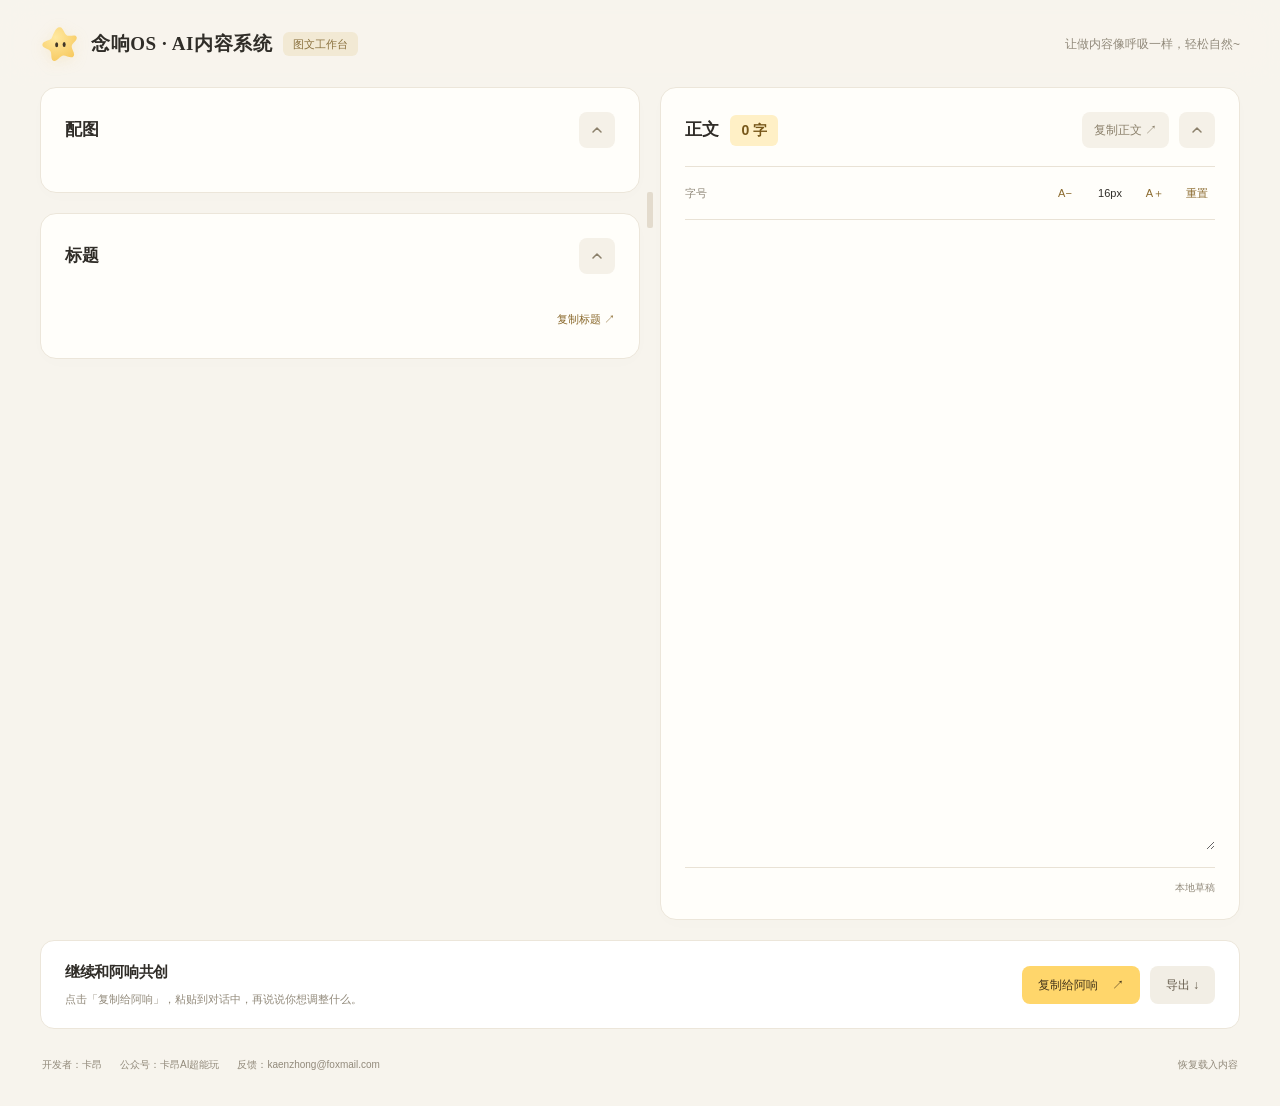
==== commit ab698fb2: "ui: simplify body editing controls" ====
--- a/nianxiang-content-os/assets/graphic-workbench/index.html
+++ b/nianxiang-content-os/assets/graphic-workbench/index.html
@@ -6,7 +6,7 @@
 <header class="topbar"><div class="brand"><svg class="axiang-icon" viewBox="0 0 48 48" role="img" aria-label="阿响"><defs><radialGradient id="axiang-fill" cx="38%" cy="30%" r="80%"><stop offset="0" stop-color="#ffe9a1"/><stop offset="1" stop-color="#f7c85d"/></radialGradient></defs><path d="M24 4C28 4 29 13 33 14C37 15 43 12 44 16C45 20 38 23 38 27C38 31 43 36 40 39C37 42 31 37 27 38C23 39 20 46 16 44C12 42 15 35 12 32C9 29 2 29 3 24C4 20 12 20 14 17C16 13 19 3 24 4Z" fill="url(#axiang-fill)"/><ellipse cx="20" cy="25" rx="1.8" ry="3" fill="#403729"/><ellipse cx="29" cy="24.5" rx="1.8" ry="3" fill="#403729"/></svg><span>念响OS · AI内容系统</span><span class="workbench-tag">图文工作台</span></div><p class="slogan">让做内容像呼吸一样，轻松自然~</p></header>
 </div>
 <main>
-<section id="creation-nav" class="creation-nav" aria-label="创作导航" hidden><div id="topic-details" class="topic-heading"><button id="toggle-topic" class="collapse-toggle" aria-expanded="false" aria-controls="topic-context" aria-label="展开选题" title="展开选题"><svg viewBox="0 0 20 20" fill="none" aria-hidden="true"><path d="m6 8 4 4 4-4" stroke="currentColor" stroke-width="1.5" stroke-linecap="round" stroke-linejoin="round"/></svg></button><span class="topic-label">当前选题</span><span id="topic-name"></span></div><nav id="creation-links" aria-label="相关创作文档" hidden></nav><div id="topic-context" class="topic-context" hidden></div></section>
+<section id="creation-nav" class="creation-nav" aria-label="创作导航" hidden><div id="topic-details" class="topic-heading"><span class="topic-label">当前选题</span><span id="topic-name"></span><button id="toggle-topic" class="collapse-toggle" aria-expanded="false" aria-controls="topic-context" aria-label="展开选题" title="展开选题"><svg viewBox="0 0 20 20" fill="none" aria-hidden="true"><path d="m6 8 4 4 4-4" stroke="currentColor" stroke-width="1.5" stroke-linecap="round" stroke-linejoin="round"/></svg></button></div><nav id="creation-links" aria-label="相关创作文档" hidden></nav><div id="topic-context" class="topic-context" hidden></div></section>
 
 <div class="workspace">
 <div class="visual-column">
@@ -15,7 +15,7 @@
 </div>
 <div id="column-resizer" class="column-resizer" role="separator" tabindex="0" aria-label="调整左右列宽，方向键调整，双击或Home恢复默认" aria-orientation="vertical" aria-valuemin="30" aria-valuemax="70" aria-valuenow="50" aria-valuetext="左列50%，右列50%" title="拖动调整列宽 · 双击恢复"></div>
 <div class="writing-column">
-<section class="paper text-section"><div class="section-heading"><div><h2>正文</h2><span id="count" class="word-count" aria-live="polite" title="非空白字符数，含标点">0 字</span></div><div class="section-actions"><button id="copy-body" class="button secondary">复制正文 <span>↗</span></button><button id="toggle-body" class="collapse-toggle" aria-expanded="true" aria-controls="panel-body" aria-label="收起正文" title="收起正文"><svg viewBox="0 0 20 20" fill="none" aria-hidden="true"><path d="m6 8 4 4 4-4" stroke="currentColor" stroke-width="1.5" stroke-linecap="round" stroke-linejoin="round"/></svg></button></div></div><div id="panel-body"><div class="editor-toolbar"><span>字号</span><div class="font-controls" role="group" aria-label="正文字号控制"><button id="font-smaller" aria-label="缩小正文文字">A−</button><output id="font-size" aria-live="polite">16px</output><button id="font-larger" aria-label="放大正文文字">A＋</button><button id="font-reset" aria-label="恢复默认字号">重置</button></div></div><label class="sr-only" for="body">编辑正文</label><textarea id="body" spellcheck="false"></textarea><div class="editor-footer"><span id="save-status" role="status">本地草稿</span></div></div></section>
+<section class="paper text-section"><div class="section-heading"><div><h2>正文</h2><span id="count" class="word-count" aria-live="polite" title="非空白字符数，含标点">0 字</span></div><div class="section-actions"><button id="copy-body" class="text-button">复制正文 <span>↗</span></button><button id="toggle-body" class="collapse-toggle" aria-expanded="true" aria-controls="panel-body" aria-label="收起正文" title="收起正文"><svg viewBox="0 0 20 20" fill="none" aria-hidden="true"><path d="m6 8 4 4 4-4" stroke="currentColor" stroke-width="1.5" stroke-linecap="round" stroke-linejoin="round"/></svg></button></div></div><div id="panel-body"><div class="editor-toolbar"><span>字号</span><div class="font-controls" role="group" aria-label="正文字号控制"><button id="font-smaller" aria-label="缩小正文文字">A−</button><output id="font-size" aria-live="polite">16px</output><button id="font-larger" aria-label="放大正文文字">A＋</button><button id="font-reset" aria-label="恢复默认字号">重置</button></div></div><label class="sr-only" for="body">编辑正文</label><textarea id="body" spellcheck="false"></textarea><div class="editor-footer"><span id="save-status" role="status">本地草稿</span></div></div></section>
 </div>
 </div>
 <section class="handoff"><div class="handoff-guide"><h2>继续和阿响共创</h2><p>点击「复制给阿响」，粘贴到对话中，再说说你想调整什么。</p></div><div class="handoff-actions"><button id="handoff" class="button primary">复制给阿响 <span>↗</span></button><button id="export" class="button secondary">导出 ↓</button></div></section>
--- a/nianxiang-content-os/assets/graphic-workbench/style.css
+++ b/nianxiang-content-os/assets/graphic-workbench/style.css
@@ -1,13 +1,13 @@
-:root{color-scheme:light;--bg:#f7f4ed;--card:#fffefa;--ink:#302d28;--muted:#928a7b;--line:#e9e2d5;--blue:#8a692c}*{box-sizing:border-box}body{margin:0;background:var(--bg);color:var(--ink);font:14px/1.5 -apple-system,BlinkMacSystemFont,"SF Pro Text","PingFang SC","Helvetica Neue",sans-serif;-webkit-font-smoothing:antialiased}button,input,textarea{font:inherit;color:inherit}button,a{touch-action:manipulation;-webkit-tap-highlight-color:transparent}button{cursor:pointer;border:0;background:none}a{color:var(--blue);text-decoration:none}a:hover{text-decoration:underline}button:focus-visible,a:focus-visible{outline:3px solid #b28a3e66;outline-offset:4px}h2,p{margin:0}h2{font-size:17px;font-weight:600;letter-spacing:-.3px}.topbar{max-width:1440px;margin:auto;padding:24px 40px 22px;display:flex;align-items:center;justify-content:space-between;gap:20px}.brand{display:flex;align-items:center;gap:11px;font-size:19px;font-weight:650;letter-spacing:-.5px}.slogan{font-size:12px;color:var(--muted)}main{max-width:1440px;margin:auto;padding:0 40px}.workspace{display:grid;grid-template-columns:minmax(0,1fr) minmax(0,1fr);gap:24px;align-items:start}.visual-column,.writing-column{display:flex;flex-direction:column;gap:20px;min-width:0}.paper{background:var(--card);border:1px solid #ece6da;border-radius:13px;box-shadow:0 4px 20px #1d1d1f03;min-width:0}.section-heading{display:flex;justify-content:space-between;align-items:center;gap:12px}.section-heading>div{display:flex;align-items:center}.image-section,.title-section,.text-section{padding:24px}.muted,.image-count{font-size:11px;color:var(--muted)}.section-caption{font-size:11px;color:var(--muted);margin:8px 0 22px}.button{display:inline-flex;justify-content:center;align-items:center;gap:14px;padding:10px 16px;border-radius:7px;font-size:12px;font-weight:500;min-height:38px;transition:background .18s,box-shadow .18s}.primary{background:#ffd66b;color:#44351b}.primary:hover{background:#f8cb58}.secondary{background:#f2eee5;color:#655b4b}.secondary:hover{background:#eae3d5}.text-section .button{min-height:32px;padding:7px 12px;font-size:11px}#gallery{display:grid;grid-template-columns:1fr 1fr;gap:16px}.image-card{min-width:0}.image-top{display:flex;justify-content:space-between;align-items:center;gap:6px;font-size:11px;margin-bottom:10px}.image-top strong{font-weight:500}.image-top span{font-size:10px;color:var(--muted)}.image-open{padding:0;width:100%;display:block;position:relative;border-radius:8px;overflow:hidden;background:#202035}.image-open img{display:block;width:100%;aspect-ratio:3/4;object-fit:contain;transition:transform .25s}.image-open:hover img{transform:scale(1.02)}.zoom{position:absolute;bottom:10px;right:10px;background:#ffffffdf;color:#333;padding:5px 9px;font-size:10px;border-radius:4px;backdrop-filter:blur(12px)}.image-bottom{display:flex;justify-content:space-between;align-items:center;gap:8px;margin-top:10px;font-size:11px}.order-button{font-size:11px;color:var(--muted);padding:6px 0}.image-bottom a{padding:6px 0}#titles{display:grid;gap:8px;margin-top:18px}.title-option{display:flex;align-items:flex-start;gap:11px;padding:11px 13px;border:1px solid transparent;background:#f7f4ed;border-radius:7px}.title-option.selected{border-color:#d9ba6f;background:#fff7df}.title-option input[type=radio]{accent-color:var(--blue);margin:5px 0;cursor:pointer}.title-detail{flex:1;min-width:0}.title-detail input{background:transparent;border:0;outline:0;width:100%;padding:0;font-size:13px;line-height:1.8}.title-detail input:focus{box-shadow:0 1px #b28a3e}.title-origin{display:block;font-size:10px;color:var(--muted);margin-top:2px}.chosen{font-size:10px;white-space:nowrap;color:var(--blue);margin-top:5px}.title-footer{display:flex;justify-content:space-between;align-items:center;gap:12px;margin-top:13px}.title-footer>span{font-size:10px;color:var(--muted)}.text-button{font-size:11px;color:var(--blue);padding:6px 0}.text-button:hover{text-decoration:underline}textarea{display:block;width:100%;height:380px;min-height:220px;resize:vertical;padding:0 8px 0 0;margin-top:20px;background:transparent;border:0;outline:0;line-height:1.95;font-size:14px;scrollbar-width:thin;scrollbar-color:#d2d2d7 transparent}textarea:focus{border-radius:2px;box-shadow:0 0 0 3px #b28a3e14}.editor-footer{border-top:1px solid var(--line);padding-top:12px;margin-top:17px;display:flex;justify-content:space-between;gap:12px;font-size:10px;color:var(--muted)}.handoff{margin-top:20px;padding:20px 24px;display:flex;align-items:center;justify-content:space-between;gap:20px;background:white;border:1px solid #ece6da;border-radius:12px}.handoff h2{font-size:15px}.handoff p{font-size:11px;color:var(--muted);margin-top:3px}.handoff-actions{display:flex;gap:10px}footer{display:flex;justify-content:space-between;align-items:center;flex-wrap:wrap;gap:8px 20px;font-size:10px;color:var(--muted);padding:22px 2px 28px}footer>div:nth-child(2){display:flex;align-items:center;gap:20px}footer p{width:100%;font-size:10px}footer a,footer .text-button{font-size:10px;color:var(--muted)}dialog{border:0;border-radius:12px;background:var(--bg);padding:20px;width:min(92vw,850px);max-height:94vh;color:var(--ink);box-shadow:0 24px 100px #0003}dialog::backdrop{background:#14141bc9;backdrop-filter:blur(10px)}.lightbox-bar{display:flex;justify-content:space-between;align-items:center;gap:12px;font-size:12px;margin-bottom:16px}.lightbox-bar>div{display:flex;align-items:center;gap:24px}.lightbox-bar a{font-size:11px}.lightbox-bar button{font-size:27px;line-height:1;min-width:32px;min-height:32px}#large-image{display:block;max-width:100%;max-height:72vh;width:auto;margin:auto;border-radius:5px}.lightbox-nav{display:flex;align-items:center;justify-content:space-between;gap:10px;margin-top:16px;font-size:11px}#toast{position:fixed;left:50%;bottom:24px;transform:translate(-50%,10px);max-width:calc(100vw - 32px);width:max-content;background:#1d1d1fee;color:white;box-shadow:0 8px 32px #0002;backdrop-filter:blur(16px);padding:12px 20px;border-radius:7px;opacity:0;pointer-events:none;transition:.2s;z-index:10;font-size:12px}#toast.show{opacity:1;transform:translate(-50%,0)}.sr-only{position:absolute;width:1px;height:1px;overflow:hidden;clip:rect(0,0,0,0)}@media(min-width:1100px){.visual-column{position:sticky;top:24px}.text-section textarea{height:610px}}@media(min-width:1500px){textarea{height:430px}}@media(max-width:1100px) and (min-width:761px){.topbar{padding:22px 24px}.workspace{grid-template-columns:minmax(0,.9fr) minmax(0,1.1fr);gap:16px}main{padding:0 24px}.image-section,.title-section,.text-section{padding:20px}#gallery{grid-template-columns:1fr;gap:24px}.image-open{max-width:290px;margin:auto}.title-footer{align-items:flex-start;flex-direction:column;gap:2px}.image-top,.image-bottom{max-width:290px;width:100%;margin-left:auto;margin-right:auto}.chosen{font-size:9px}.muted{font-size:10px}}@media(max-width:760px){.topbar{padding:22px 20px 20px;align-items:flex-start;flex-direction:column;gap:6px}.brand{font-size:18px}.slogan{font-size:11px}main{padding:0 16px}.workspace{grid-template-columns:1fr;gap:16px}.visual-column,.writing-column{gap:16px}.paper{border-radius:11px}.image-section,.title-section,.text-section{padding:20px}.image-section{position:static}#gallery{gap:14px}.image-top span{font-size:9px}.image-top{font-size:10px}.image-bottom,.order-button{font-size:10px}.section-caption{margin-bottom:16px}.handoff{padding:20px;align-items:flex-start;flex-direction:column;gap:15px}.handoff-actions{width:100%}.handoff-actions .button{flex:1;white-space:nowrap}.title-footer{align-items:flex-start;flex-direction:column;gap:3px}.editor-footer{font-size:9px}textarea{height:360px}footer{padding:20px 4px}.chosen{font-size:9px}.title-detail input{font-size:12px}.muted{font-size:10px}h2{font-size:16px}}@media(max-width:360px){.section-heading{flex-wrap:wrap}.title-option{padding:10px;gap:8px}.chosen{display:none}#gallery{gap:10px}.image-top{flex-direction:column;align-items:flex-start}.handoff-actions{flex-direction:column}.image-bottom{flex-wrap:wrap}}@media(prefers-reduced-motion:reduce){*{transition:none!important}}
+:root{color-scheme:light;--bg:#f7f4ed;--card:#fffefa;--ink:#302d28;--muted:#928a7b;--line:#e9e2d5;--blue:#8a692c}*{box-sizing:border-box}body{margin:0;background:var(--bg);color:var(--ink);font:14px/1.5 -apple-system,BlinkMacSystemFont,"SF Pro Text","PingFang SC","Helvetica Neue",sans-serif;-webkit-font-smoothing:antialiased}button,input,textarea{font:inherit;color:inherit}button,a{touch-action:manipulation;-webkit-tap-highlight-color:transparent}button{cursor:pointer;border:0;background:none}a{color:var(--blue);text-decoration:none}a:hover{text-decoration:underline}button:focus-visible,a:focus-visible{outline:3px solid #b28a3e66;outline-offset:4px}h2,p{margin:0}h2{font-size:17px;font-weight:600;letter-spacing:-.3px}.topbar{max-width:1440px;margin:auto;padding:24px 40px 22px;display:flex;align-items:center;justify-content:space-between;gap:20px}.brand{display:flex;align-items:center;gap:11px;font-size:19px;font-weight:650;letter-spacing:-.5px}.slogan{font-size:12px;color:var(--muted)}main{max-width:1440px;margin:auto;padding:0 40px}.workspace{display:grid;grid-template-columns:minmax(0,1fr) minmax(0,1fr);gap:24px;align-items:start}.visual-column,.writing-column{display:flex;flex-direction:column;gap:20px;min-width:0}.paper{background:var(--card);border:1px solid #ece6da;border-radius:16px;box-shadow:0 4px 20px #1d1d1f03;min-width:0}.section-heading{display:flex;justify-content:space-between;align-items:center;gap:12px}.section-heading>div{display:flex;align-items:center}.image-section,.title-section,.text-section{padding:24px}.muted,.image-count{font-size:11px;color:var(--muted)}.section-caption{font-size:11px;color:var(--muted);margin:8px 0 22px}.button{display:inline-flex;justify-content:center;align-items:center;gap:14px;padding:10px 16px;border-radius:8px;font-size:12px;font-weight:500;min-height:38px;transition:background .18s,box-shadow .18s}.primary{background:#ffd66b;color:#44351b}.primary:hover{background:#f8cb58}.secondary{background:#f2eee5;color:#655b4b}.secondary:hover{background:#eae3d5}.text-section .button{min-height:32px;padding:7px 12px;font-size:11px}#gallery{display:grid;grid-template-columns:1fr 1fr;gap:16px}.image-card{min-width:0}.image-top{display:flex;justify-content:space-between;align-items:center;gap:6px;font-size:11px;margin-bottom:10px}.image-top strong{font-weight:500}.image-top span{font-size:10px;color:var(--muted)}.image-open{padding:0;width:100%;display:block;position:relative;border-radius:10px;overflow:hidden;background:#202035}.image-open img{display:block;width:100%;aspect-ratio:3/4;object-fit:contain;transition:transform .25s}.image-open:hover img{transform:scale(1.02)}.zoom{position:absolute;bottom:10px;right:10px;background:#ffffffdf;color:#333;padding:5px 9px;font-size:10px;border-radius:5px;backdrop-filter:blur(12px)}.image-bottom{display:flex;justify-content:space-between;align-items:center;gap:8px;margin-top:10px;font-size:11px}.order-button{font-size:11px;color:var(--muted);padding:6px 0}.image-bottom a{padding:6px 0}#titles{display:grid;gap:8px;margin-top:18px}.title-option{display:flex;align-items:flex-start;gap:11px;padding:11px 13px;border:1px solid transparent;background:#f7f4ed;border-radius:8px}.title-option.selected{border-color:#d9ba6f;background:#fff7df}.title-option input[type=radio]{accent-color:var(--blue);margin:5px 0;cursor:pointer}.title-detail{flex:1;min-width:0}.title-detail input{background:transparent;border:0;outline:0;width:100%;padding:0;font-size:13px;line-height:1.8}.title-detail input:focus{box-shadow:0 1px #b28a3e}.title-origin{display:block;font-size:10px;color:var(--muted);margin-top:2px}.chosen{font-size:10px;white-space:nowrap;color:var(--blue);margin-top:5px}.title-footer{display:flex;justify-content:space-between;align-items:center;gap:12px;margin-top:13px}.title-footer>span{font-size:10px;color:var(--muted)}.text-button{font-size:11px;color:var(--blue);padding:6px 0}.text-button:hover{text-decoration:underline}textarea{display:block;width:100%;height:380px;min-height:220px;resize:vertical;padding:0 8px 0 0;margin-top:20px;background:transparent;border:0;outline:0;line-height:1.95;font-size:14px;scrollbar-width:thin;scrollbar-color:#d2d2d7 transparent}textarea:focus{border-radius:2px;box-shadow:0 0 0 3px #b28a3e14}.editor-footer{border-top:1px solid var(--line);padding-top:12px;margin-top:17px;display:flex;justify-content:space-between;gap:12px;font-size:10px;color:var(--muted)}.handoff{margin-top:20px;padding:20px 24px;display:flex;align-items:center;justify-content:space-between;gap:20px;background:white;border:1px solid #ece6da;border-radius:14px}.handoff h2{font-size:15px}.handoff p{font-size:11px;color:var(--muted);margin-top:3px}.handoff-actions{display:flex;gap:10px}footer{display:flex;justify-content:space-between;align-items:center;flex-wrap:wrap;gap:8px 20px;font-size:10px;color:var(--muted);padding:22px 2px 28px}footer>div:nth-child(2){display:flex;align-items:center;gap:20px}footer p{width:100%;font-size:10px}footer a,footer .text-button{font-size:10px;color:var(--muted)}dialog{border:0;border-radius:14px;background:var(--bg);padding:20px;width:min(92vw,850px);max-height:94vh;color:var(--ink);box-shadow:0 24px 100px #0003}dialog::backdrop{background:#14141bc9;backdrop-filter:blur(10px)}.lightbox-bar{display:flex;justify-content:space-between;align-items:center;gap:12px;font-size:12px;margin-bottom:16px}.lightbox-bar>div{display:flex;align-items:center;gap:24px}.lightbox-bar a{font-size:11px}.lightbox-bar button{font-size:27px;line-height:1;min-width:32px;min-height:32px}#large-image{display:block;max-width:100%;max-height:72vh;width:auto;margin:auto;border-radius:6px}.lightbox-nav{display:flex;align-items:center;justify-content:space-between;gap:10px;margin-top:16px;font-size:11px}#toast{position:fixed;left:50%;bottom:24px;transform:translate(-50%,10px);max-width:calc(100vw - 32px);width:max-content;background:#1d1d1fee;color:white;box-shadow:0 8px 32px #0002;backdrop-filter:blur(16px);padding:12px 20px;border-radius:8px;opacity:0;pointer-events:none;transition:.2s;z-index:10;font-size:12px}#toast.show{opacity:1;transform:translate(-50%,0)}.sr-only{position:absolute;width:1px;height:1px;overflow:hidden;clip:rect(0,0,0,0)}@media(min-width:1100px){.visual-column{position:sticky;top:24px}.text-section textarea{height:610px}}@media(min-width:1500px){textarea{height:430px}}@media(max-width:1100px) and (min-width:761px){.topbar{padding:22px 24px}.workspace{grid-template-columns:minmax(0,.9fr) minmax(0,1.1fr);gap:16px}main{padding:0 24px}.image-section,.title-section,.text-section{padding:20px}#gallery{grid-template-columns:1fr;gap:24px}.image-open{max-width:290px;margin:auto}.title-footer{align-items:flex-start;flex-direction:column;gap:2px}.image-top,.image-bottom{max-width:290px;width:100%;margin-left:auto;margin-right:auto}.chosen{font-size:9px}.muted{font-size:10px}}@media(max-width:760px){.topbar{padding:22px 20px 20px;align-items:flex-start;flex-direction:column;gap:6px}.brand{font-size:18px}.slogan{font-size:11px}main{padding:0 16px}.workspace{grid-template-columns:1fr;gap:16px}.visual-column,.writing-column{gap:16px}.paper{border-radius:13px}.image-section,.title-section,.text-section{padding:20px}.image-section{position:static}#gallery{gap:14px}.image-top span{font-size:9px}.image-top{font-size:10px}.image-bottom,.order-button{font-size:10px}.section-caption{margin-bottom:16px}.handoff{padding:20px;align-items:flex-start;flex-direction:column;gap:15px}.handoff-actions{width:100%}.handoff-actions .button{flex:1;white-space:nowrap}.title-footer{align-items:flex-start;flex-direction:column;gap:3px}.editor-footer{font-size:9px}textarea{height:360px}footer{padding:20px 4px}.chosen{font-size:9px}.title-detail input{font-size:12px}.muted{font-size:10px}h2{font-size:16px}}@media(max-width:360px){.section-heading{flex-wrap:wrap}.title-option{padding:10px;gap:8px}.chosen{display:none}#gallery{gap:10px}.image-top{flex-direction:column;align-items:flex-start}.handoff-actions{flex-direction:column}.image-bottom{flex-wrap:wrap}}@media(prefers-reduced-motion:reduce){*{transition:none!important}}
 
 .axiang-icon{flex-shrink:0;width:40px;height:40px;filter:drop-shadow(0 3px 7px #e9bc512b)}
 @media(max-width:760px){.axiang-icon{width:34px;height:34px}.brand{gap:9px}.visual-column{position:static}}
 
-.workbench-tag{display:inline-flex;align-items:center;padding:4px 10px;border-radius:5px;background:#f2e9d4;color:#8a713e;font-size:11px;font-weight:500;letter-spacing:0;white-space:nowrap}.empty-state{padding:24px 0;color:var(--muted);font-size:12px}@media(max-width:480px){.brand{flex-wrap:wrap;font-size:16px;gap:8px}.workbench-tag{font-size:10px;padding:4px 8px}}
+.workbench-tag{display:inline-flex;align-items:center;padding:4px 10px;border-radius:6px;background:#f2e9d4;color:#8a713e;font-size:11px;font-weight:500;letter-spacing:0;white-space:nowrap}.empty-state{padding:24px 0;color:var(--muted);font-size:12px}@media(max-width:480px){.brand{flex-wrap:wrap;font-size:16px;gap:8px}.workbench-tag{font-size:10px;padding:4px 8px}}
 
-.word-count{margin-left:12px;padding:5px 11px;border-radius:5px;background:#fff0c6;color:#775719;font-size:14px;font-weight:650;font-variant-numeric:tabular-nums}.editor-toolbar{display:flex;justify-content:space-between;align-items:center;gap:12px;margin-top:18px;padding:10px 0;border-top:1px solid var(--line);border-bottom:1px solid var(--line);font-size:11px;color:var(--muted)}.font-controls{display:flex;align-items:center;gap:6px}.font-controls button{min-height:36px;min-width:36px;border-radius:5px;background:#f2eee5;color:#655b4b;padding:6px 9px}.font-controls button:hover{background:#eae3d5}.font-controls button:disabled{opacity:.35;cursor:default}.font-controls output{min-width:42px;text-align:center;color:var(--ink);font-variant-numeric:tabular-nums}.title-meta{display:flex;align-items:center;justify-content:space-between;gap:8px;margin-bottom:6px}.title-type{font-size:10px;font-weight:600;color:#8a713e}.title-count{font-size:12px;font-weight:650;color:#775719;background:#fff0c6;padding:2px 7px;border-radius:4px;font-variant-numeric:tabular-nums}.title-count.over-limit{color:#ae392b;background:#ffede9}.title-detail input{font-size:14px}.title-origin{margin-top:5px}@media(max-width:480px){.word-count{font-size:12px;margin-left:8px}.text-section .section-heading{flex-wrap:wrap}.font-controls{gap:4px}}
+.word-count{margin-left:12px;padding:5px 11px;border-radius:6px;background:#fff0c6;color:#775719;font-size:14px;font-weight:650;font-variant-numeric:tabular-nums}.editor-toolbar{display:flex;justify-content:space-between;align-items:center;gap:12px;margin-top:18px;padding:10px 0;border-top:1px solid var(--line);border-bottom:1px solid var(--line);font-size:11px;color:var(--muted)}.font-controls{display:flex;align-items:center;gap:6px}.font-controls button{min-height:36px;min-width:36px;border-radius:6px;background:#f2eee5;color:#655b4b;padding:6px 9px}.font-controls button:hover{background:#eae3d5}.font-controls button:disabled{opacity:.35;cursor:default}.font-controls output{min-width:42px;text-align:center;color:var(--ink);font-variant-numeric:tabular-nums}.title-meta{display:flex;align-items:center;justify-content:space-between;gap:8px;margin-bottom:6px}.title-type{font-size:10px;font-weight:600;color:#8a713e}.title-count{font-size:12px;font-weight:650;color:#775719;background:#fff0c6;padding:2px 7px;border-radius:5px;font-variant-numeric:tabular-nums}.title-count.over-limit{color:#ae392b;background:#ffede9}.title-detail input{font-size:14px}.title-origin{margin-top:5px}@media(max-width:480px){.word-count{font-size:12px;margin-left:8px}.text-section .section-heading{flex-wrap:wrap}.font-controls{gap:4px}}
 
-[hidden]{display:none!important}.creation-nav{display:flex;justify-content:space-between;align-items:flex-start;gap:12px 24px;margin-bottom:20px;padding:14px 20px;border:1px solid var(--line);border-radius:10px;background:#fffcf5}.creation-nav details{flex:1;min-width:0}.creation-nav summary{display:flex;align-items:center;gap:12px;cursor:pointer;list-style:none;min-height:28px}.creation-nav summary::-webkit-details-marker{display:none}.creation-nav summary:focus-visible{outline:3px solid #b28a3e66;outline-offset:4px;border-radius:4px}.topic-label{font-size:11px;color:var(--muted);white-space:nowrap}#topic-name{font-size:13px;font-weight:550;overflow-wrap:anywhere}.topic-chevron{color:#a3967c;margin-left:2px;transition:transform .2s}.creation-nav details[open] .topic-chevron svg{transform:scaleY(-1)}.topic-context{margin-top:14px;border-top:1px solid var(--line);padding-top:12px;display:grid;gap:10px;font-size:12px;color:#6f6759;line-height:1.8}.topic-context p{display:grid;grid-template-columns:60px 1fr;gap:12px}.topic-context strong{font-size:11px;font-weight:500;color:#9b8c70}.topic-context a{font-size:11px;width:fit-content}#creation-links{display:flex;gap:8px 18px;flex-wrap:wrap;flex-shrink:0;padding:5px 0}#creation-links a{font-size:12px;white-space:nowrap}@media(max-width:760px){.creation-nav{padding:12px 16px;flex-direction:column;gap:8px;margin-bottom:16px}.creation-nav details{width:100%}.topic-context p{grid-template-columns:1fr;gap:2px}#creation-links{padding:0}.creation-nav summary{gap:8px}}
+[hidden]{display:none!important}.creation-nav{display:flex;justify-content:space-between;align-items:flex-start;gap:12px 24px;margin-bottom:20px;padding:14px 20px;border:1px solid var(--line);border-radius:12px;background:#fffcf5}.creation-nav details{flex:1;min-width:0}.creation-nav summary{display:flex;align-items:center;gap:12px;cursor:pointer;list-style:none;min-height:28px}.creation-nav summary::-webkit-details-marker{display:none}.creation-nav summary:focus-visible{outline:3px solid #b28a3e66;outline-offset:4px;border-radius:5px}.topic-label{font-size:11px;color:var(--muted);white-space:nowrap}#topic-name{font-size:13px;font-weight:550;overflow-wrap:anywhere}.topic-chevron{color:#a3967c;margin-left:2px;transition:transform .2s}.creation-nav details[open] .topic-chevron svg{transform:scaleY(-1)}.topic-context{margin-top:14px;border-top:1px solid var(--line);padding-top:12px;display:grid;gap:10px;font-size:12px;color:#6f6759;line-height:1.8}.topic-context p{display:grid;grid-template-columns:60px 1fr;gap:12px}.topic-context strong{font-size:11px;font-weight:500;color:#9b8c70}.topic-context a{font-size:11px;width:fit-content}#creation-links{display:flex;gap:8px 18px;flex-wrap:wrap;flex-shrink:0;padding:5px 0}#creation-links a{font-size:12px;white-space:nowrap}@media(max-width:760px){.creation-nav{padding:12px 16px;flex-direction:column;gap:8px;margin-bottom:16px}.creation-nav details{width:100%}.topic-context p{grid-template-columns:1fr;gap:2px}#creation-links{padding:0}.creation-nav summary{gap:8px}}
 
 .topic-context p>span{white-space:pre-wrap;overflow-wrap:anywhere}
 
@@ -53,16 +53,16 @@
 @media(max-width:760px){.fixed-header.is-scrolled .topbar{padding-top:12px;padding-bottom:12px}}
 @media(prefers-reduced-motion:reduce){.fixed-header .topbar{transition:none}}
 
-.image-placeholder{grid-column:1/-1;min-height:240px;display:flex;flex-direction:column;align-items:center;justify-content:center;gap:12px;border:1px dashed #d9d2c4;border-radius:8px;background:#f7f4ed80;color:#a39884;font-size:12px}.placeholder-mark{font-size:30px;line-height:1;color:#c2b69e}@media(max-width:760px){.image-placeholder{min-height:200px}}
+.image-placeholder{grid-column:1/-1;min-height:240px;display:flex;flex-direction:column;align-items:center;justify-content:center;gap:12px;border:1px dashed #d9d2c4;border-radius:10px;background:#f7f4ed80;color:#a39884;font-size:12px}.placeholder-mark{font-size:30px;line-height:1;color:#c2b69e}@media(max-width:760px){.image-placeholder{min-height:200px}}
 
 #version-conflict{max-width:520px;padding:28px}#version-conflict p{font-size:13px;line-height:1.8;margin:16px 0;color:var(--muted)}.conflict-actions{display:flex;gap:10px;flex-wrap:wrap}
 
 /* 统一选题与内容面板的折叠控件。 */
-.topic-chevron{display:inline-flex;align-items:center;justify-content:center;flex:0 0 32px;width:32px;height:32px;margin-left:2px;border-radius:6px;background:rgba(233,226,213,.42);color:#8b806b;transition:background .18s ease}
+.topic-chevron{display:inline-flex;align-items:center;justify-content:center;flex:0 0 32px;width:32px;height:32px;margin-left:2px;border-radius:7px;background:rgba(233,226,213,.42);color:#8b806b;transition:background .18s ease}
 .topic-chevron svg,.collapse-toggle svg{display:block;width:20px;height:20px}
 .creation-nav summary:hover .topic-chevron{background:#eae3d5}
 .section-actions{display:flex;align-items:center;gap:10px}
-.collapse-toggle{display:inline-flex;align-items:center;justify-content:center;width:36px;height:36px;flex:0 0 36px;padding:8px;border-radius:7px;background:#f5f1e8;color:#8b806b;transition:background .18s ease}
+.collapse-toggle{display:inline-flex;align-items:center;justify-content:center;width:36px;height:36px;flex:0 0 36px;padding:8px;border-radius:8px;background:#f5f1e8;color:#8b806b;transition:background .18s ease}
 .collapse-toggle:hover{background:#eae3d5}.collapse-toggle svg{transition:none}.collapse-toggle[aria-expanded="true"] svg{transform:scaleY(-1)}
 .section-heading>.section-actions{gap:10px}
 @media(prefers-reduced-motion:reduce){.topic-chevron,.collapse-toggle,.collapse-toggle svg{transition:none}}
@@ -71,7 +71,7 @@
 
 /* 桌面与平板两列可调，窄屏保留纵向排列。 */
 .workspace{--left-column:50%;grid-template-columns:minmax(0,var(--left-column)) 20px minmax(0,1fr);gap:0}
-.column-resizer{position:relative;align-self:stretch;min-height:100%;cursor:col-resize;touch-action:none;outline:none;border-radius:5px}
+.column-resizer{position:relative;align-self:stretch;min-height:100%;cursor:col-resize;touch-action:none;outline:none;border-radius:6px}
 .column-resizer::before{content:"";position:absolute;top:0;bottom:0;left:9px;width:2px;border-radius:2px;background:transparent;transition:background .15s}
 .column-resizer::after{content:"";position:absolute;top:105px;left:7px;width:6px;height:36px;border-radius:2px;background:#d8cebb;opacity:.65;transition:background .15s,opacity .15s}
 .column-resizer:hover::before,.column-resizer:focus-visible::before,.column-resizer.is-dragging::before{background:#dfd6c4}
@@ -91,3 +91,17 @@
 #creation-links a:hover{background:#eee3cb;border-color:#cdbc99}
 .creation-nav .topic-context{margin-top:0}
 @media(max-width:760px){.topic-heading{gap:8px}#creation-links{padding-left:44px}}
+
+.topic-heading #toggle-topic{margin-left:auto}.topic-heading #topic-name{flex:1}#creation-links{padding-left:0}@media(max-width:760px){#creation-links{padding-left:0}}
+
+/* 正文栏操作统一尺寸、圆角与状态。 */
+.text-section .section-actions #copy-body,.text-section .section-actions .collapse-toggle{height:36px;min-height:36px;border-radius:8px;background:#f5f1e8;color:#8b806b;border:0;box-sizing:border-box;transition:background .18s ease}
+.text-section .section-actions #copy-body{padding:8px 12px;font-size:12px;line-height:20px}
+.text-section .section-actions #copy-body:hover,.text-section .section-actions .collapse-toggle:hover{background:#eae3d5}
+.text-section .section-actions #copy-body:active,.text-section .section-actions .collapse-toggle:active{background:#e1d8c6}
+@media(prefers-reduced-motion:reduce){.text-section .section-actions #copy-body,.text-section .section-actions .collapse-toggle{transition:none}}
+
+/* 正文操作与复制标题统一使用无底色文字按钮。 */
+#copy-body,.font-controls button{background:transparent;border:0;box-shadow:none;color:var(--blue);font-size:11px;font-weight:400;min-height:32px;padding:6px 4px}
+#copy-body:hover,.font-controls button:hover{background:transparent;text-decoration:underline;text-underline-offset:3px}
+.font-controls button:disabled:hover{text-decoration:none}
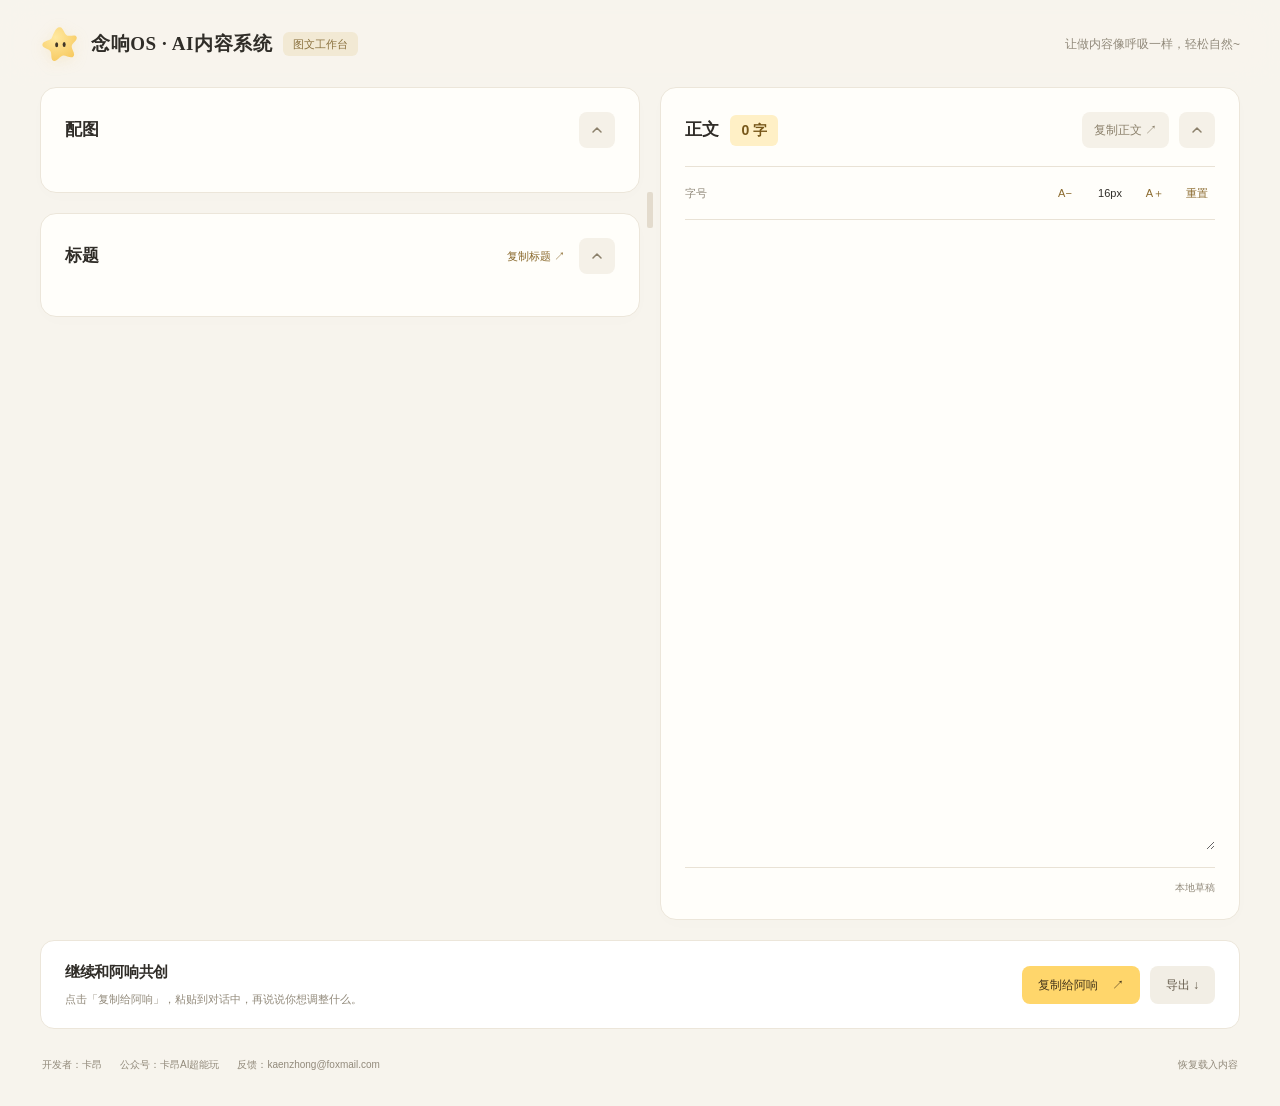
==== commit e53e41cc: "ui: place title copy beside disclosure control" ====
--- a/nianxiang-content-os/assets/graphic-workbench/index.html
+++ b/nianxiang-content-os/assets/graphic-workbench/index.html
@@ -11,7 +11,7 @@
 <div class="workspace">
 <div class="visual-column">
 <section class="paper image-section"><div class="section-heading"><div><h2>配图</h2></div><div class="section-actions"><span id="image-count" class="image-count"></span><button id="toggle-images" class="collapse-toggle" aria-expanded="true" aria-controls="panel-images" aria-label="收起配图" title="收起配图"><svg viewBox="0 0 20 20" fill="none" aria-hidden="true"><path d="m6 8 4 4 4-4" stroke="currentColor" stroke-width="1.5" stroke-linecap="round" stroke-linejoin="round"/></svg></button></div></div><div id="panel-images"><div id="gallery"></div></div></section>
-<section class="paper title-section"><div class="section-heading"><div><h2>标题</h2></div><button id="toggle-titles" class="collapse-toggle" aria-expanded="true" aria-controls="panel-titles" aria-label="收起标题" title="收起标题"><svg viewBox="0 0 20 20" fill="none" aria-hidden="true"><path d="m6 8 4 4 4-4" stroke="currentColor" stroke-width="1.5" stroke-linecap="round" stroke-linejoin="round"/></svg></button></div><div id="panel-titles"><div id="titles"></div><div class="title-footer" title="修改标题不会改变图中文字"><button id="copy-title" class="text-button">复制标题 ↗</button></div></div></section>
+<section class="paper title-section"><div class="section-heading"><div><h2>标题</h2></div><div class="section-actions"><button id="copy-title" class="text-button">复制标题 ↗</button><button id="toggle-titles" class="collapse-toggle" aria-expanded="true" aria-controls="panel-titles" aria-label="收起标题" title="收起标题"><svg viewBox="0 0 20 20" fill="none" aria-hidden="true"><path d="m6 8 4 4 4-4" stroke="currentColor" stroke-width="1.5" stroke-linecap="round" stroke-linejoin="round"/></svg></button></div></div><div id="panel-titles"><div id="titles"></div></div></section>
 </div>
 <div id="column-resizer" class="column-resizer" role="separator" tabindex="0" aria-label="调整左右列宽，方向键调整，双击或Home恢复默认" aria-orientation="vertical" aria-valuemin="30" aria-valuemax="70" aria-valuenow="50" aria-valuetext="左列50%，右列50%" title="拖动调整列宽 · 双击恢复"></div>
 <div class="writing-column">
--- a/nianxiang-content-os/assets/graphic-workbench/style.css
+++ b/nianxiang-content-os/assets/graphic-workbench/style.css
@@ -102,6 +102,6 @@
 @media(prefers-reduced-motion:reduce){.text-section .section-actions #copy-body,.text-section .section-actions .collapse-toggle{transition:none}}
 
 /* 正文操作与复制标题统一使用无底色文字按钮。 */
-#copy-body,.font-controls button{background:transparent;border:0;box-shadow:none;color:var(--blue);font-size:11px;font-weight:400;min-height:32px;padding:6px 4px}
-#copy-body:hover,.font-controls button:hover{background:transparent;text-decoration:underline;text-underline-offset:3px}
+#copy-title,#copy-body,.font-controls button{background:transparent;border:0;box-shadow:none;color:var(--blue);font-size:11px;font-weight:400;min-height:32px;padding:6px 4px}
+#copy-title:hover,#copy-body:hover,.font-controls button:hover{background:transparent;text-decoration:underline;text-underline-offset:3px}
 .font-controls button:disabled:hover{text-decoration:none}
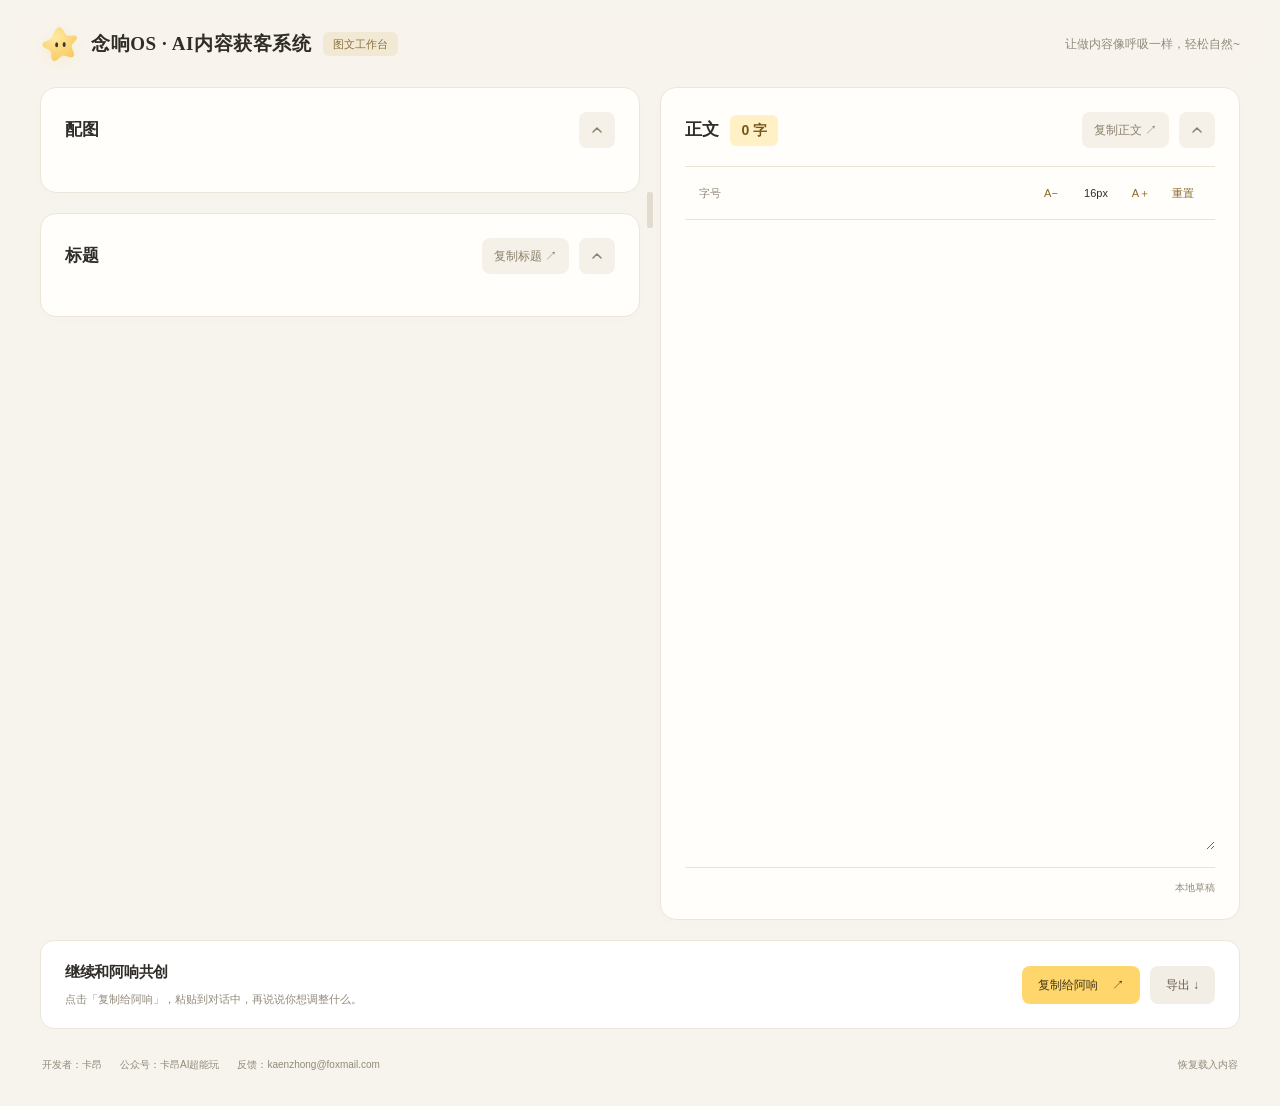
==== commit 6e98feff: "统一念响内容OS完整名称与简称（beta.49）" ====
--- a/nianxiang-content-os/assets/graphic-workbench/index.html
+++ b/nianxiang-content-os/assets/graphic-workbench/index.html
@@ -1,9 +1,9 @@
 <!doctype html>
 <html lang="zh-CN">
-<head><meta charset="utf-8"><meta name="viewport" content="width=device-width,initial-scale=1"><title>图文工作台 · 念响OS · AI内容系统</title><link rel="stylesheet" href="style.css"><script defer src="data.js"></script><script defer src="app.js"></script></head>
+<head><meta charset="utf-8"><meta name="viewport" content="width=device-width,initial-scale=1"><title>图文工作台 · 念响OS · AI内容获客系统</title><link rel="stylesheet" href="style.css"><script defer src="data.js"></script><script defer src="app.js"></script></head>
 <body>
 <div class="fixed-header">
-<header class="topbar"><div class="brand"><svg class="axiang-icon" viewBox="0 0 48 48" role="img" aria-label="阿响"><defs><radialGradient id="axiang-fill" cx="38%" cy="30%" r="80%"><stop offset="0" stop-color="#ffe9a1"/><stop offset="1" stop-color="#f7c85d"/></radialGradient></defs><path d="M24 4C28 4 29 13 33 14C37 15 43 12 44 16C45 20 38 23 38 27C38 31 43 36 40 39C37 42 31 37 27 38C23 39 20 46 16 44C12 42 15 35 12 32C9 29 2 29 3 24C4 20 12 20 14 17C16 13 19 3 24 4Z" fill="url(#axiang-fill)"/><ellipse cx="20" cy="25" rx="1.8" ry="3" fill="#403729"/><ellipse cx="29" cy="24.5" rx="1.8" ry="3" fill="#403729"/></svg><span>念响OS · AI内容系统</span><span class="workbench-tag">图文工作台</span></div><p class="slogan">让做内容像呼吸一样，轻松自然~</p></header>
+<header class="topbar"><div class="brand"><svg class="axiang-icon" viewBox="0 0 48 48" role="img" aria-label="阿响"><defs><radialGradient id="axiang-fill" cx="38%" cy="30%" r="80%"><stop offset="0" stop-color="#ffe9a1"/><stop offset="1" stop-color="#f7c85d"/></radialGradient></defs><path d="M24 4C28 4 29 13 33 14C37 15 43 12 44 16C45 20 38 23 38 27C38 31 43 36 40 39C37 42 31 37 27 38C23 39 20 46 16 44C12 42 15 35 12 32C9 29 2 29 3 24C4 20 12 20 14 17C16 13 19 3 24 4Z" fill="url(#axiang-fill)"/><ellipse cx="20" cy="25" rx="1.8" ry="3" fill="#403729"/><ellipse cx="29" cy="24.5" rx="1.8" ry="3" fill="#403729"/></svg><span>念响OS · AI内容获客系统</span><span class="workbench-tag">图文工作台</span></div><p class="slogan">让做内容像呼吸一样，轻松自然~</p></header>
 </div>
 <main>
 <section id="creation-nav" class="creation-nav" aria-label="创作导航" hidden><div id="topic-details" class="topic-heading"><span class="topic-label">当前选题</span><span id="topic-name"></span><button id="toggle-topic" class="collapse-toggle" aria-expanded="false" aria-controls="topic-context" aria-label="展开选题" title="展开选题"><svg viewBox="0 0 20 20" fill="none" aria-hidden="true"><path d="m6 8 4 4 4-4" stroke="currentColor" stroke-width="1.5" stroke-linecap="round" stroke-linejoin="round"/></svg></button></div><nav id="creation-links" aria-label="相关创作文档" hidden></nav><div id="topic-context" class="topic-context" hidden></div></section>
--- a/nianxiang-content-os/assets/graphic-workbench/style.css
+++ b/nianxiang-content-os/assets/graphic-workbench/style.css
@@ -94,14 +94,20 @@
 
 .topic-heading #toggle-topic{margin-left:auto}.topic-heading #topic-name{flex:1}#creation-links{padding-left:0}@media(max-width:760px){#creation-links{padding-left:0}}
 
-/* 正文栏操作统一尺寸、圆角与状态。 */
-.text-section .section-actions #copy-body,.text-section .section-actions .collapse-toggle{height:36px;min-height:36px;border-radius:8px;background:#f5f1e8;color:#8b806b;border:0;box-sizing:border-box;transition:background .18s ease}
-.text-section .section-actions #copy-body{padding:8px 12px;font-size:12px;line-height:20px}
-.text-section .section-actions #copy-body:hover,.text-section .section-actions .collapse-toggle:hover{background:#eae3d5}
-.text-section .section-actions #copy-body:active,.text-section .section-actions .collapse-toggle:active{background:#e1d8c6}
-@media(prefers-reduced-motion:reduce){.text-section .section-actions #copy-body,.text-section .section-actions .collapse-toggle{transition:none}}
+/* 标题与正文复制操作统一尺寸、圆角与状态。 */
+.title-section .section-actions #copy-title,.text-section .section-actions #copy-body,.text-section .section-actions .collapse-toggle{height:36px;min-height:36px;border-radius:8px;background:#f5f1e8;color:#8b806b;border:0;box-sizing:border-box;transition:background .18s ease}
+.title-section .section-actions #copy-title,.text-section .section-actions #copy-body{padding:8px 12px;font-size:12px;line-height:20px}
+.title-section .section-actions #copy-title:hover,.text-section .section-actions #copy-body:hover,.text-section .section-actions .collapse-toggle:hover{background:#eae3d5}
+.title-section .section-actions #copy-title:active,.text-section .section-actions #copy-body:active,.text-section .section-actions .collapse-toggle:active{background:#e1d8c6}
+@media(prefers-reduced-motion:reduce){.title-section .section-actions #copy-title,.text-section .section-actions #copy-body,.text-section .section-actions .collapse-toggle{transition:none}}
 
 /* 正文操作与复制标题统一使用无底色文字按钮。 */
 #copy-title,#copy-body,.font-controls button{background:transparent;border:0;box-shadow:none;color:var(--blue);font-size:11px;font-weight:400;min-height:32px;padding:6px 4px}
 #copy-title:hover,#copy-body:hover,.font-controls button:hover{background:transparent;text-decoration:underline;text-underline-offset:3px}
 .font-controls button:disabled:hover{text-decoration:none}
+
+.title-section .section-actions #copy-title:hover,.text-section .section-actions #copy-body:hover{text-decoration:none}
+/* 内容内缩，保留工具栏横线的完整宽度。 */
+.editor-toolbar{padding-left:14px;padding-right:14px}
+#body{padding-left:14px;padding-right:14px}
+@media(max-width:760px){.editor-toolbar{padding-left:10px;padding-right:10px}#body{padding-left:10px;padding-right:10px}}
